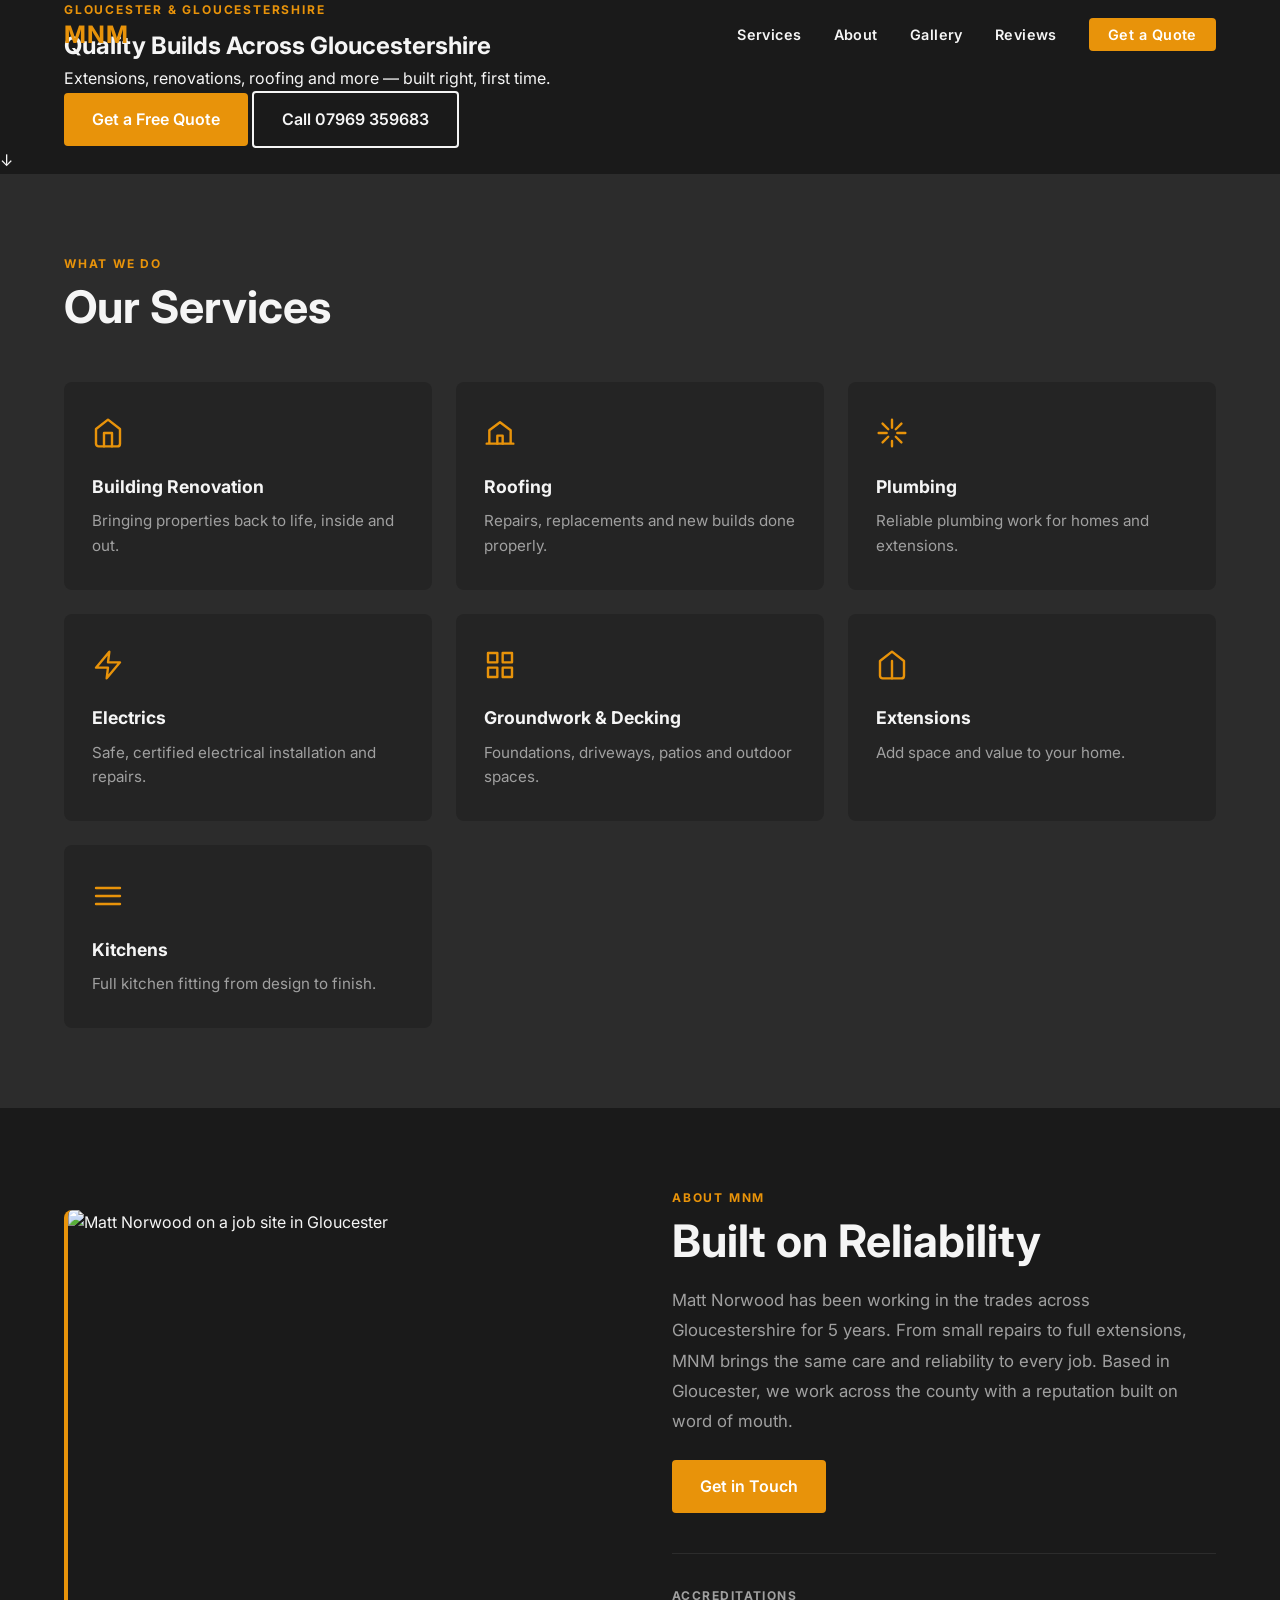
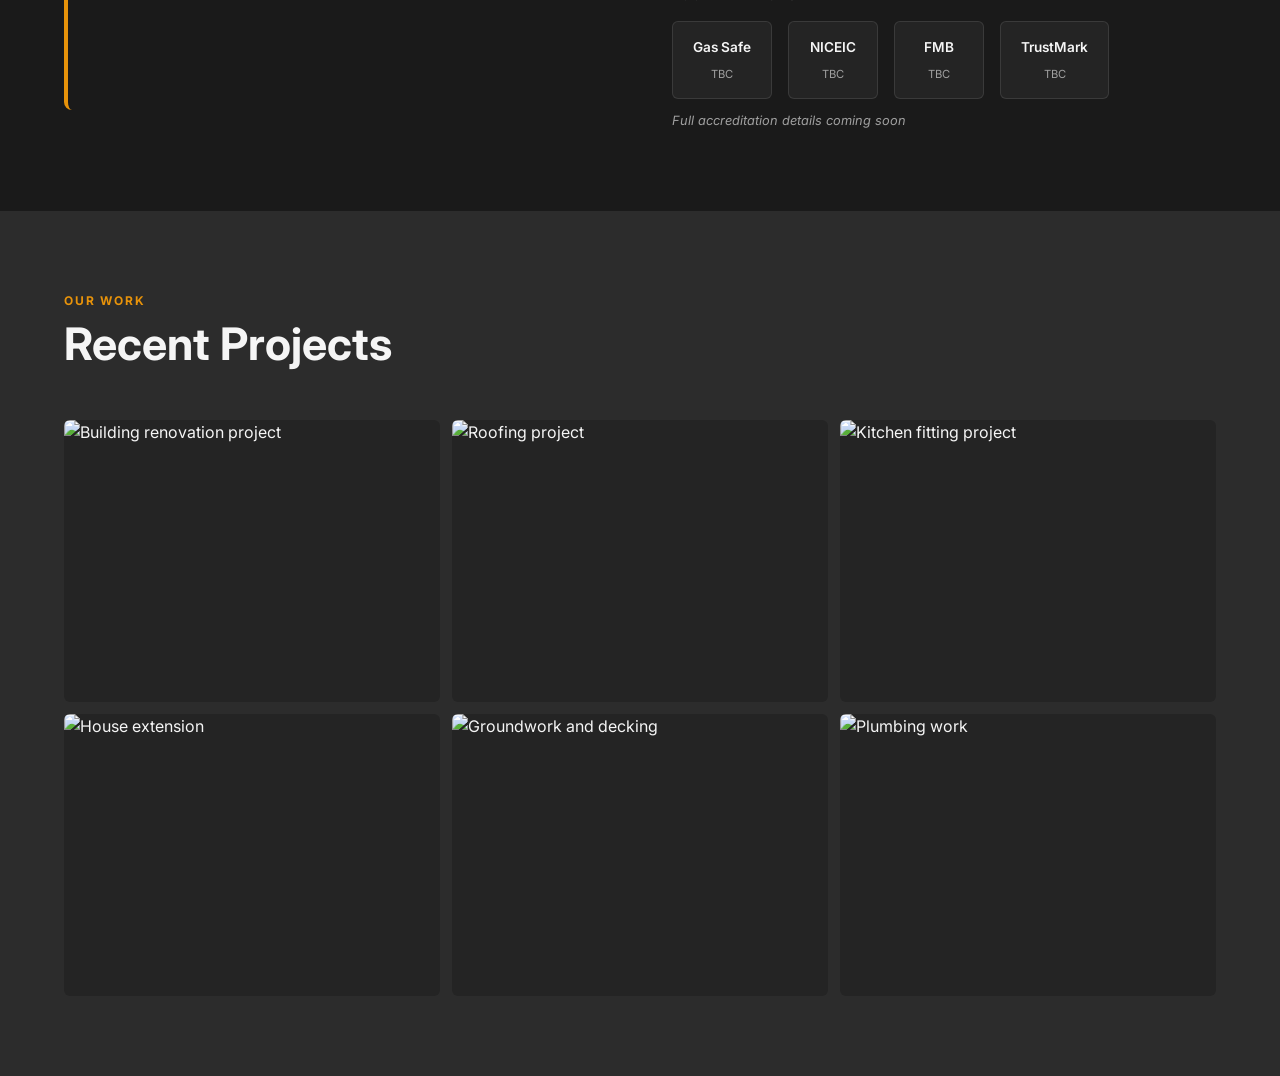
==== index.html @ 47aa271f "feat: gallery section with lightbox" ====
<!DOCTYPE html>
<html lang="en">
<head>
  <meta charset="UTF-8">
  <meta name="viewport" content="width=device-width, initial-scale=1.0">
  <meta name="description" content="Matt Norwood Maintenance — quality building, renovation, roofing, plumbing, electrics and more across Gloucestershire. Call 07969 359683 for a free quote.">
  <title>MNM — Matt Norwood Maintenance | Gloucester Builder</title>
  <link rel="icon" href="data:,">
  <link rel="preload" as="image" href="images/hero.jpg">

  <link rel="preconnect" href="https://fonts.googleapis.com">
  <link rel="preconnect" href="https://fonts.gstatic.com" crossorigin>
  <link href="https://fonts.googleapis.com/css2?family=Inter:wght@400;600;700&display=swap" rel="stylesheet">

  <link rel="stylesheet" href="css/variables.css">
  <link rel="stylesheet" href="css/base.css">
  <link rel="stylesheet" href="css/nav.css">
  <link rel="stylesheet" href="css/hero.css">
  <link rel="stylesheet" href="css/services.css">
  <link rel="stylesheet" href="css/about.css">
  <link rel="stylesheet" href="css/gallery.css">
  <link rel="stylesheet" href="css/testimonials.css">
  <link rel="stylesheet" href="css/contact.css">
  <link rel="stylesheet" href="css/footer.css">
</head>
<body>

  <header id="nav">
    <nav class="nav">
      <div class="container nav__inner">
        <a href="#hero" class="nav__logo">
          <span class="nav__logo-text">MNM</span>
        </a>
        <ul class="nav__links" id="navLinks">
          <li><a href="#services" class="nav__link">Services</a></li>
          <li><a href="#about" class="nav__link">About</a></li>
          <li><a href="#gallery" class="nav__link">Gallery</a></li>
          <li><a href="#testimonials" class="nav__link">Reviews</a></li>
          <li><a href="#contact" class="nav__link nav__link--cta">Get a Quote</a></li>
        </ul>
        <button class="nav__hamburger" id="hamburger" aria-label="Toggle menu" aria-controls="navLinks" aria-expanded="false">
          <span></span><span></span><span></span>
        </button>
      </div>
    </nav>
  </header>
  <main>
    <section id="hero" class="hero">
      <div class="hero__overlay"></div>
      <div class="container hero__content">
        <span class="section-label">Gloucester &amp; Gloucestershire</span>
        <h1 class="hero__heading">Quality Builds Across Gloucestershire</h1>
        <p class="hero__sub">Extensions, renovations, roofing and more — built right, first time.</p>
        <div class="hero__ctas">
          <a href="#contact" class="btn btn-primary">Get a Free Quote</a>
          <a href="tel:07969359683" class="btn btn-outline">Call 07969 359683</a>
        </div>
      </div>
      <div class="hero__scroll-hint" aria-hidden="true">&#8595;</div>
    </section>
    <section id="services" class="services">
<div class="container">
  <span class="section-label">What We Do</span>
  <h2 class="section-heading">Our Services</h2>
  <div class="services__grid">

    <div class="service-card">
      <div class="service-card__icon">
        <svg width="32" height="32" viewBox="0 0 24 24" fill="none" stroke="currentColor" stroke-width="1.8" stroke-linecap="round" stroke-linejoin="round" aria-hidden="true"><path d="M3 9l9-7 9 7v11a2 2 0 0 1-2 2H5a2 2 0 0 1-2-2z"/><polyline points="9 22 9 12 15 12 15 22"/></svg>
      </div>
      <h3 class="service-card__title">Building Renovation</h3>
      <p class="service-card__desc">Bringing properties back to life, inside and out.</p>
    </div>

    <div class="service-card">
      <div class="service-card__icon">
        <svg width="32" height="32" viewBox="0 0 24 24" fill="none" stroke="currentColor" stroke-width="1.8" stroke-linecap="round" stroke-linejoin="round" aria-hidden="true"><path d="M2 20h20M4 20V10l8-6 8 6v10"/><path d="M10 20v-6h4v6"/></svg>
      </div>
      <h3 class="service-card__title">Roofing</h3>
      <p class="service-card__desc">Repairs, replacements and new builds done properly.</p>
    </div>

    <div class="service-card">
      <div class="service-card__icon">
        <svg width="32" height="32" viewBox="0 0 24 24" fill="none" stroke="currentColor" stroke-width="1.8" stroke-linecap="round" stroke-linejoin="round" aria-hidden="true"><path d="M12 2v6M12 18v4M4.93 4.93l4.24 4.24M14.83 14.83l4.24 4.24M2 12h6M16 12h6M4.93 19.07l4.24-4.24M14.83 9.17l4.24-4.24"/></svg>
      </div>
      <h3 class="service-card__title">Plumbing</h3>
      <p class="service-card__desc">Reliable plumbing work for homes and extensions.</p>
    </div>

    <div class="service-card">
      <div class="service-card__icon">
        <svg width="32" height="32" viewBox="0 0 24 24" fill="none" stroke="currentColor" stroke-width="1.8" stroke-linecap="round" stroke-linejoin="round" aria-hidden="true"><polygon points="13 2 3 14 12 14 11 22 21 10 12 10 13 2"/></svg>
      </div>
      <h3 class="service-card__title">Electrics</h3>
      <p class="service-card__desc">Safe, certified electrical installation and repairs.</p>
    </div>

    <div class="service-card">
      <div class="service-card__icon">
        <svg width="32" height="32" viewBox="0 0 24 24" fill="none" stroke="currentColor" stroke-width="1.8" stroke-linecap="round" stroke-linejoin="round" aria-hidden="true"><rect x="3" y="3" width="7" height="7"/><rect x="14" y="3" width="7" height="7"/><rect x="14" y="14" width="7" height="7"/><rect x="3" y="14" width="7" height="7"/></svg>
      </div>
      <h3 class="service-card__title">Groundwork &amp; Decking</h3>
      <p class="service-card__desc">Foundations, driveways, patios and outdoor spaces.</p>
    </div>

    <div class="service-card">
      <div class="service-card__icon">
        <svg width="32" height="32" viewBox="0 0 24 24" fill="none" stroke="currentColor" stroke-width="1.8" stroke-linecap="round" stroke-linejoin="round" aria-hidden="true"><path d="M3 9l9-7 9 7v11a2 2 0 0 1-2 2H5a2 2 0 0 1-2-2z"/><line x1="12" y1="22" x2="12" y2="9"/></svg>
      </div>
      <h3 class="service-card__title">Extensions</h3>
      <p class="service-card__desc">Add space and value to your home.</p>
    </div>

    <div class="service-card">
      <div class="service-card__icon">
        <svg width="32" height="32" viewBox="0 0 24 24" fill="none" stroke="currentColor" stroke-width="1.8" stroke-linecap="round" stroke-linejoin="round" aria-hidden="true"><path d="M3 6h18M3 12h18M3 18h18"/></svg>
      </div>
      <h3 class="service-card__title">Kitchens</h3>
      <p class="service-card__desc">Full kitchen fitting from design to finish.</p>
    </div>

  </div>
</div>
</section>
    <section id="about" class="about">
<div class="container about__inner">
  <div class="about__image-wrap">
    <img src="images/about.jpg" alt="Matt Norwood on a job site in Gloucester" class="about__image" loading="lazy">
  </div>
  <div class="about__content">
    <span class="section-label">About MNM</span>
    <h2 class="section-heading">Built on Reliability</h2>
    <p class="about__text">Matt Norwood has been working in the trades across Gloucestershire for 5 years. From small repairs to full extensions, MNM brings the same care and reliability to every job. Based in Gloucester, we work across the county with a reputation built on word of mouth.</p>
    <a href="#contact" class="btn btn-primary about__cta">Get in Touch</a>

    <div class="accreditations">
      <p class="accreditations__label">Accreditations</p>
      <div class="accreditations__badges">
        <div class="accreditation-badge">
          <span class="accreditation-badge__name">Gas Safe<br><small>TBC</small></span>
        </div>
        <div class="accreditation-badge">
          <span class="accreditation-badge__name">NICEIC<br><small>TBC</small></span>
        </div>
        <div class="accreditation-badge">
          <span class="accreditation-badge__name">FMB<br><small>TBC</small></span>
        </div>
        <div class="accreditation-badge">
          <span class="accreditation-badge__name">TrustMark<br><small>TBC</small></span>
        </div>
      </div>
      <p class="accreditations__note">Full accreditation details coming soon</p>
    </div>
  </div>
</div>
</section>
    <section id="gallery" class="gallery">
<div class="container">
  <span class="section-label">Our Work</span>
  <h2 class="section-heading">Recent Projects</h2>
  <div class="gallery__grid" id="galleryGrid">
    <div class="gallery__item" data-src="images/gallery/project-1.jpg" data-caption="Building Renovation">
      <img src="images/gallery/project-1.jpg" alt="Building renovation project" loading="lazy">
      <div class="gallery__item-overlay"><span>View</span></div>
    </div>
    <div class="gallery__item" data-src="images/gallery/project-2.jpg" data-caption="Roofing">
      <img src="images/gallery/project-2.jpg" alt="Roofing project" loading="lazy">
      <div class="gallery__item-overlay"><span>View</span></div>
    </div>
    <div class="gallery__item" data-src="images/gallery/project-3.jpg" data-caption="Kitchen Fitting">
      <img src="images/gallery/project-3.jpg" alt="Kitchen fitting project" loading="lazy">
      <div class="gallery__item-overlay"><span>View</span></div>
    </div>
    <div class="gallery__item" data-src="images/gallery/project-4.jpg" data-caption="Extension">
      <img src="images/gallery/project-4.jpg" alt="House extension" loading="lazy">
      <div class="gallery__item-overlay"><span>View</span></div>
    </div>
    <div class="gallery__item" data-src="images/gallery/project-5.jpg" data-caption="Groundwork &amp; Decking">
      <img src="images/gallery/project-5.jpg" alt="Groundwork and decking" loading="lazy">
      <div class="gallery__item-overlay"><span>View</span></div>
    </div>
    <div class="gallery__item" data-src="images/gallery/project-6.jpg" data-caption="Plumbing">
      <img src="images/gallery/project-6.jpg" alt="Plumbing work" loading="lazy">
      <div class="gallery__item-overlay"><span>View</span></div>
    </div>
  </div>
</div>

<!-- Lightbox -->
<div class="lightbox" id="lightbox" role="dialog" aria-modal="true" aria-label="Photo viewer">
  <button class="lightbox__close" id="lightboxClose" aria-label="Close">&times;</button>
  <button class="lightbox__prev" id="lightboxPrev" aria-label="Previous photo">&#8249;</button>
  <button class="lightbox__next" id="lightboxNext" aria-label="Next photo">&#8250;</button>
  <div class="lightbox__content">
    <img src="" alt="" id="lightboxImg">
    <p class="lightbox__caption" id="lightboxCaption"></p>
  </div>
</div>
</section>
    <section id="testimonials"><!-- Task 7 --></section>
    <section id="contact"><!-- Task 8 --></section>
  </main>
  <footer id="footer"><!-- Task 9 --></footer>

  <script src="js/nav.js"></script>
  <script src="js/gallery.js"></script>
</body>
</html>
---- css/variables.css ----
:root {
  --bg-primary: #1a1a1a;
  --bg-secondary: #2c2c2c;
  --bg-card: #242424;
  --accent: #e8930a;
  --accent-hover: #d07e08;
  --text: #f5f5f5;
  --text-muted: #a0a0a0;
  --font: 'Inter', sans-serif;
  --max-width: 1200px;
  --section-padding: 5rem 1.5rem;
}
---- css/base.css ----
*, *::before, *::after { box-sizing: border-box; margin: 0; padding: 0; }

html { scroll-behavior: smooth; }

body {
  font-family: var(--font);
  background: var(--bg-primary);
  color: var(--text);
  line-height: 1.6;
  font-size: 1rem;
}

img { display: block; max-width: 100%; height: auto; }

a { color: inherit; text-decoration: none; }

.container {
  max-width: var(--max-width);
  margin: 0 auto;
  padding: 0 1.5rem;
}

.section-label {
  display: block;
  font-size: 0.75rem;
  font-weight: 700;
  letter-spacing: 0.15em;
  text-transform: uppercase;
  color: var(--accent);
  margin-bottom: 0.5rem;
}

.section-heading {
  font-size: clamp(1.8rem, 4vw, 2.8rem);
  font-weight: 700;
  line-height: 1.2;
  margin: 0 0 1rem;
}

.btn {
  display: inline-block;
  padding: 0.85rem 1.75rem;
  border-radius: 4px;
  font-weight: 600;
  font-size: 1rem;
  cursor: pointer;
  transition: background 0.2s, transform 0.1s;
  border: none;
}

.btn:active { transform: scale(0.98); }

.btn-primary {
  background: var(--accent);
  color: #fff;
}

.btn-primary:hover { background: var(--accent-hover); }

.btn-outline {
  background: transparent;
  color: var(--text);
  border: 2px solid var(--text);
}

.btn-outline:hover { border-color: var(--accent); color: var(--accent); }
---- css/nav.css ----
.nav {
  position: fixed;
  top: 0;
  left: 0;
  right: 0;
  z-index: 100;
  padding: 1rem 0;
  transition: background 0.3s, box-shadow 0.3s;
}

.nav.scrolled {
  background: rgba(26, 26, 26, 0.95);
  backdrop-filter: blur(8px);
  box-shadow: 0 2px 20px rgba(0,0,0,0.4);
}

.nav__inner {
  display: flex;
  align-items: center;
  justify-content: space-between;
}

.nav__logo-text {
  font-size: 1.5rem;
  font-weight: 700;
  color: var(--accent);
  letter-spacing: 0.05em;
}

.nav__links {
  display: flex;
  list-style: none;
  gap: 2rem;
  align-items: center;
}

.nav__link {
  font-weight: 600;
  font-size: 0.9rem;
  letter-spacing: 0.03em;
  transition: color 0.2s;
}

.nav__link:hover { color: var(--accent); }

.nav__link--cta {
  background: var(--accent);
  color: #fff;
  padding: 0.5rem 1.2rem;
  border-radius: 4px;
  transition: background 0.2s;
}

.nav__link--cta:hover { background: var(--accent-hover); color: #fff; }

.nav__hamburger {
  display: none;
  flex-direction: column;
  gap: 5px;
  background: none;
  border: none;
  cursor: pointer;
  padding: 0.25rem;
}

.nav__hamburger span {
  display: block;
  width: 24px;
  height: 2px;
  background: var(--text);
  transition: transform 0.3s, opacity 0.3s;
}

.nav__hamburger[aria-expanded="true"] span:nth-child(1) { transform: translateY(7px) rotate(45deg); }
.nav__hamburger[aria-expanded="true"] span:nth-child(2) { opacity: 0; }
.nav__hamburger[aria-expanded="true"] span:nth-child(3) { transform: translateY(-7px) rotate(-45deg); }

@media (max-width: 768px) {
  .nav__hamburger { display: flex; }

  .nav__links {
    display: none;
    position: fixed;
    inset: 0;
    background: var(--bg-primary);
    flex-direction: column;
    justify-content: center;
    align-items: center;
    gap: 2.5rem;
    font-size: 1.5rem;
  }

  .nav__links.open { display: flex; }
}
---- css/services.css ----
.services {
  padding: var(--section-padding);
  background: var(--bg-secondary);
}

.services__grid {
  display: grid;
  grid-template-columns: repeat(3, 1fr);
  gap: 1.5rem;
  margin-top: 3rem;
}

.service-card {
  background: var(--bg-card);
  border-radius: 8px;
  padding: 2rem 1.75rem;
  border-top: 3px solid transparent;
  transition: border-color 0.2s, transform 0.2s;
}

.service-card:hover {
  border-color: var(--accent);
  transform: translateY(-4px);
}

.service-card__icon {
  color: var(--accent);
  margin-bottom: 1rem;
}

.service-card__title {
  font-size: 1.1rem;
  font-weight: 700;
  margin-bottom: 0.5rem;
}

.service-card__desc {
  color: var(--text-muted);
  font-size: 0.95rem;
  line-height: 1.6;
}

@media (max-width: 1024px) {
  .services__grid { grid-template-columns: repeat(2, 1fr); }
}

@media (max-width: 640px) {
  .services__grid { grid-template-columns: 1fr; }
}
---- css/about.css ----
.about {
  padding: var(--section-padding);
  background: var(--bg-primary);
}

.about__inner {
  display: grid;
  grid-template-columns: 1fr 1fr;
  gap: 4rem;
  align-items: center;
}

.about__image {
  width: 100%;
  height: 500px;
  object-fit: cover;
  border-radius: 8px;
  border-left: 4px solid var(--accent);
  display: block;
}

.about__text {
  color: var(--text-muted);
  font-size: 1.05rem;
  line-height: 1.8;
  margin-top: 1rem;
}

.about__cta {
  display: inline-block;
  margin-top: 1.5rem;
}

.accreditations {
  margin-top: 2.5rem;
  padding-top: 2rem;
  border-top: 1px solid rgba(255,255,255,0.08);
}

.accreditations__label {
  font-size: 0.75rem;
  font-weight: 700;
  letter-spacing: 0.12em;
  text-transform: uppercase;
  color: var(--text-muted);
  margin-bottom: 1rem;
}

.accreditations__badges {
  display: flex;
  gap: 1rem;
  flex-wrap: wrap;
}

.accreditation-badge {
  background: var(--bg-card);
  border: 1px solid rgba(255,255,255,0.1);
  border-radius: 6px;
  padding: 0.75rem 1.25rem;
  text-align: center;
  min-width: 90px;
}

.accreditation-badge__name {
  font-size: 0.85rem;
  font-weight: 600;
  line-height: 1.4;
}

.accreditation-badge small {
  font-size: 0.7rem;
  color: var(--text-muted);
  font-weight: 400;
}

.accreditations__note {
  margin-top: 0.75rem;
  font-size: 0.8rem;
  color: var(--text-muted);
  font-style: italic;
}

@media (max-width: 900px) {
  .about__inner { grid-template-columns: 1fr; }
  .about__image { height: 350px; }
}
---- css/gallery.css ----
.gallery {
  padding: var(--section-padding);
  background: var(--bg-secondary);
}

.gallery__grid {
  display: grid;
  grid-template-columns: repeat(3, 1fr);
  gap: 0.75rem;
  margin-top: 3rem;
}

.gallery__item {
  position: relative;
  overflow: hidden;
  border-radius: 6px;
  cursor: pointer;
  aspect-ratio: 4/3;
  background: var(--bg-card);
}

.gallery__item img {
  width: 100%;
  height: 100%;
  object-fit: cover;
  transition: transform 0.4s;
  display: block;
}

.gallery__item:hover img { transform: scale(1.05); }

.gallery__item-overlay {
  position: absolute;
  inset: 0;
  background: rgba(232, 147, 10, 0.7);
  display: flex;
  align-items: center;
  justify-content: center;
  opacity: 0;
  transition: opacity 0.3s;
}

.gallery__item-overlay span {
  color: #fff;
  font-weight: 700;
  font-size: 1rem;
  letter-spacing: 0.08em;
  text-transform: uppercase;
}

.gallery__item:hover .gallery__item-overlay { opacity: 1; }

/* Lightbox */
.lightbox {
  display: none;
  position: fixed;
  inset: 0;
  background: rgba(0,0,0,0.92);
  z-index: 200;
  align-items: center;
  justify-content: center;
}

.lightbox.open { display: flex; }

.lightbox__content {
  max-width: 90vw;
  max-height: 85vh;
  text-align: center;
}

.lightbox__content img {
  max-width: 100%;
  max-height: 80vh;
  object-fit: contain;
  border-radius: 4px;
  display: block;
  margin: 0 auto;
}

.lightbox__caption {
  margin-top: 0.75rem;
  color: var(--text-muted);
  font-size: 0.9rem;
}

.lightbox__close,
.lightbox__prev,
.lightbox__next {
  position: absolute;
  background: none;
  border: none;
  color: #fff;
  font-size: 2.5rem;
  cursor: pointer;
  padding: 0.5rem;
  line-height: 1;
  transition: color 0.2s;
}

.lightbox__close:hover,
.lightbox__prev:hover,
.lightbox__next:hover { color: var(--accent); }

.lightbox__close { top: 1.5rem; right: 1.5rem; font-size: 2rem; }
.lightbox__prev { left: 1.5rem; top: 50%; transform: translateY(-50%); font-size: 3rem; }
.lightbox__next { right: 1.5rem; top: 50%; transform: translateY(-50%); font-size: 3rem; }

@media (max-width: 768px) {
  .gallery__grid { grid-template-columns: repeat(2, 1fr); }
  .lightbox__prev { left: 0.5rem; }
  .lightbox__next { right: 0.5rem; }
}

@media (max-width: 480px) {
  .gallery__grid { grid-template-columns: 1fr; }
}
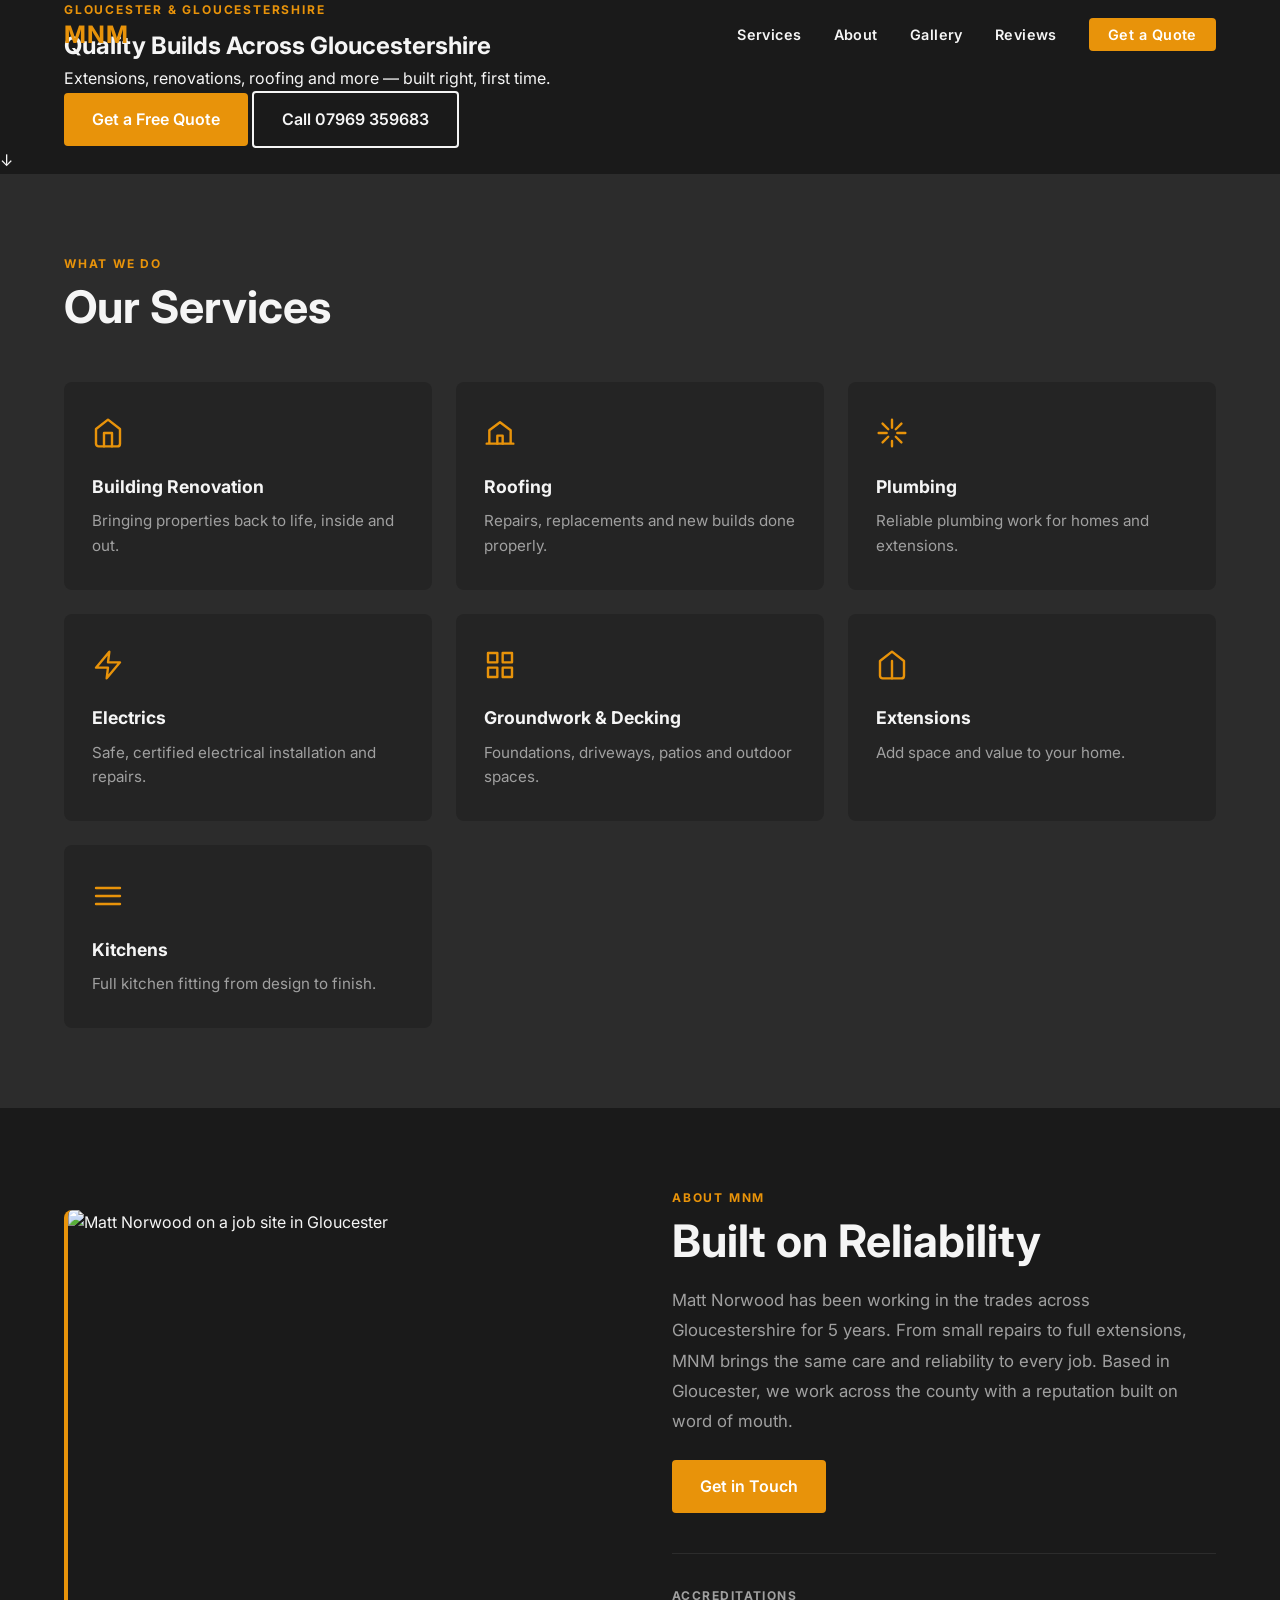
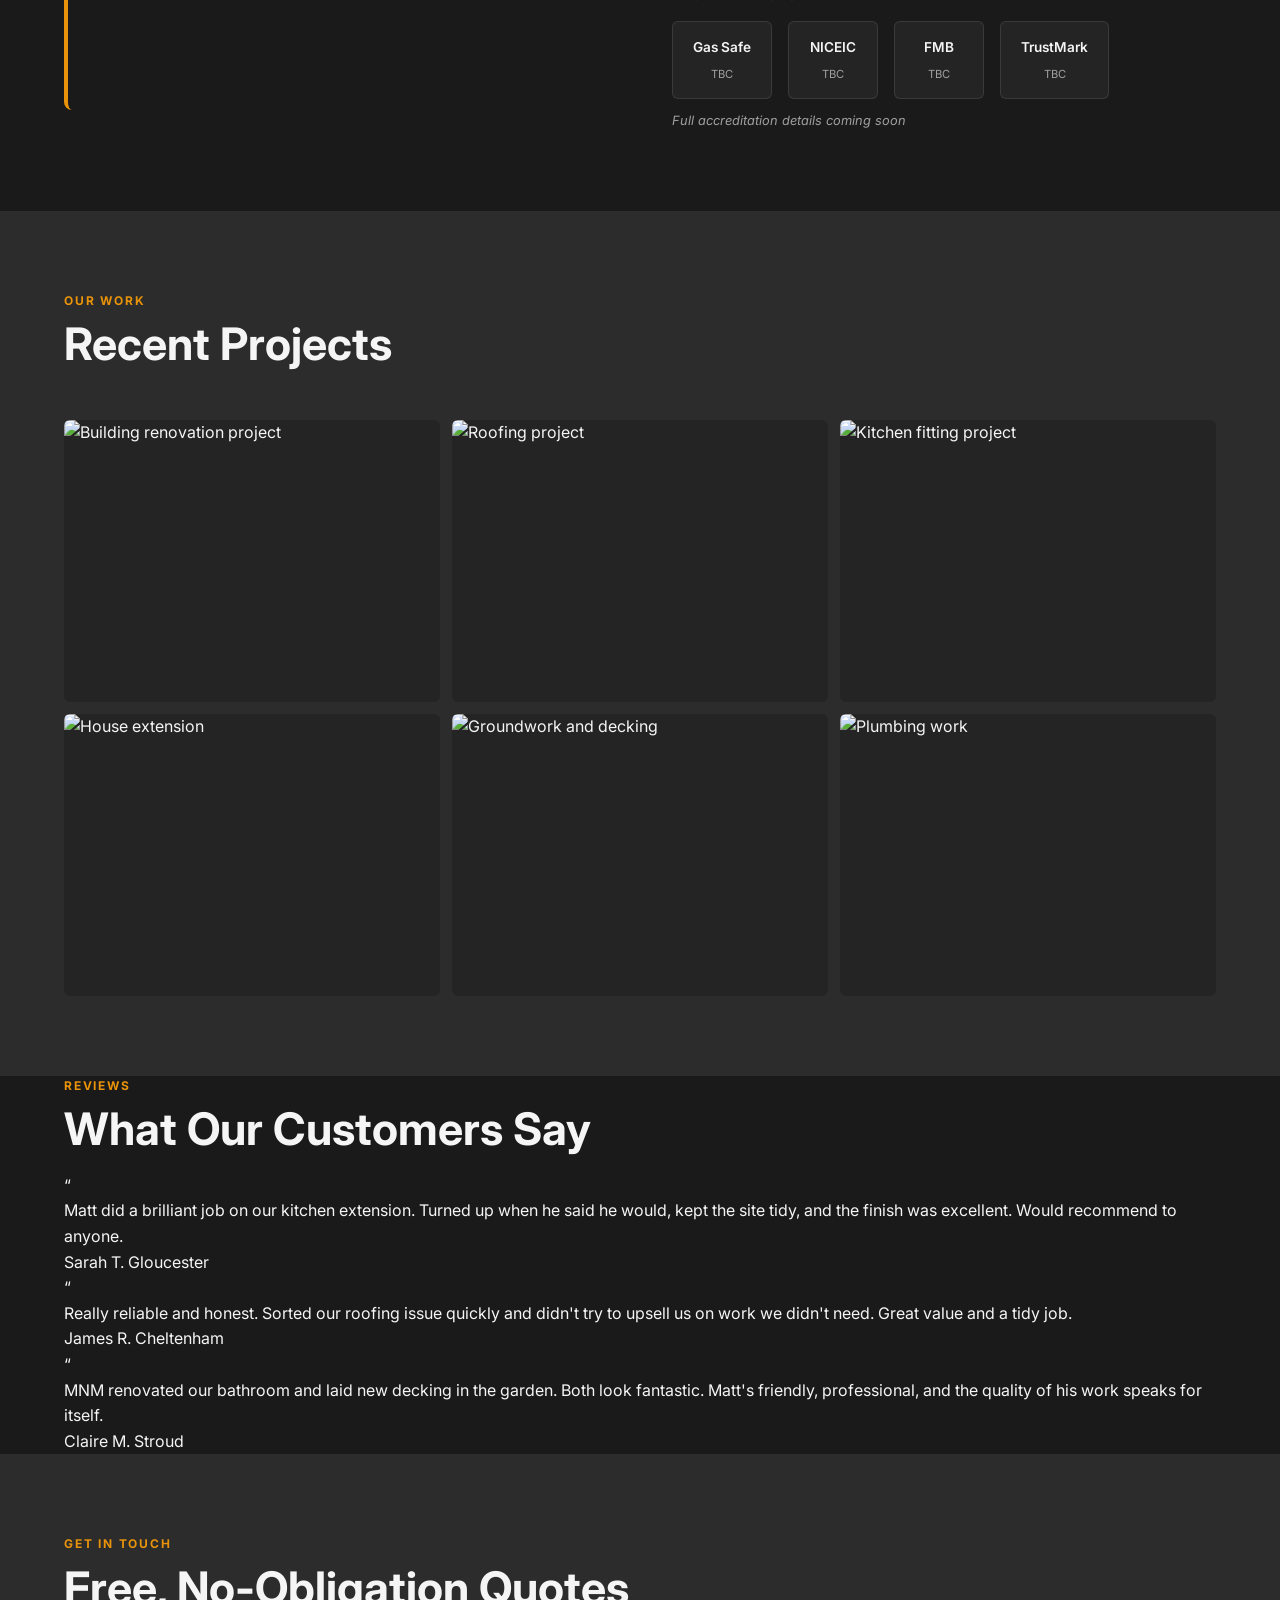
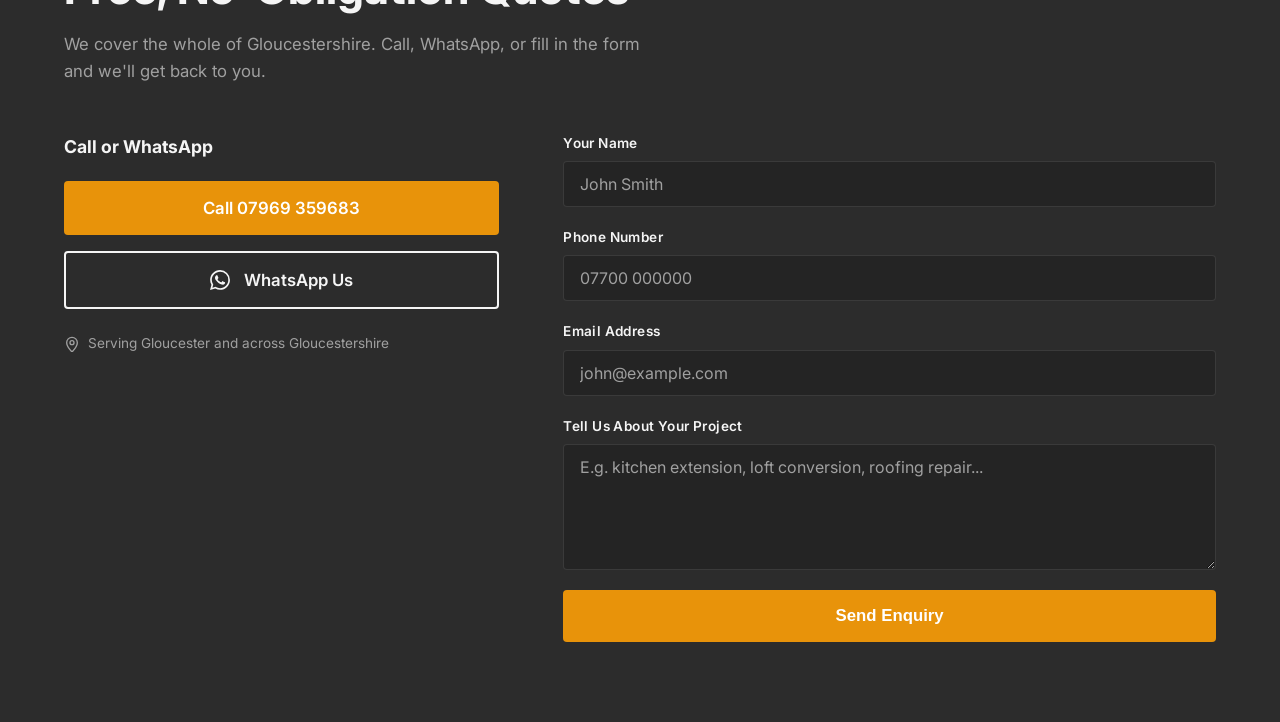
==== commit 75ac9576: "feat: contact section with Netlify form and WhatsApp link" ====
--- a/index.html
+++ b/index.html
@@ -198,8 +198,88 @@
   </div>
 </div>
 </section>
-    <section id="testimonials"><!-- Task 7 --></section>
-    <section id="contact"><!-- Task 8 --></section>
+    <section id="testimonials" class="testimonials">
+<div class="container">
+  <span class="section-label">Reviews</span>
+  <h2 class="section-heading">What Our Customers Say</h2>
+  <div class="testimonials__grid">
+
+    <div class="testimonial-card">
+      <div class="testimonial-card__quote" aria-hidden="true">&ldquo;</div>
+      <p class="testimonial-card__text">Matt did a brilliant job on our kitchen extension. Turned up when he said he would, kept the site tidy, and the finish was excellent. Would recommend to anyone.</p>
+      <div class="testimonial-card__author">
+        <span class="testimonial-card__name">Sarah T.</span>
+        <span class="testimonial-card__location">Gloucester</span>
+      </div>
+    </div>
+
+    <div class="testimonial-card">
+      <div class="testimonial-card__quote" aria-hidden="true">&ldquo;</div>
+      <p class="testimonial-card__text">Really reliable and honest. Sorted our roofing issue quickly and didn't try to upsell us on work we didn't need. Great value and a tidy job.</p>
+      <div class="testimonial-card__author">
+        <span class="testimonial-card__name">James R.</span>
+        <span class="testimonial-card__location">Cheltenham</span>
+      </div>
+    </div>
+
+    <div class="testimonial-card">
+      <div class="testimonial-card__quote" aria-hidden="true">&ldquo;</div>
+      <p class="testimonial-card__text">MNM renovated our bathroom and laid new decking in the garden. Both look fantastic. Matt's friendly, professional, and the quality of his work speaks for itself.</p>
+      <div class="testimonial-card__author">
+        <span class="testimonial-card__name">Claire M.</span>
+        <span class="testimonial-card__location">Stroud</span>
+      </div>
+    </div>
+
+  </div>
+</div>
+</section>
+    <section id="contact" class="contact">
+<div class="container">
+  <span class="section-label">Get in Touch</span>
+  <h2 class="section-heading">Free, No-Obligation Quotes</h2>
+  <p class="contact__sub">We cover the whole of Gloucestershire. Call, WhatsApp, or fill in the form and we'll get back to you.</p>
+
+  <div class="contact__inner">
+    <div class="contact__direct">
+      <h3 class="contact__direct-heading">Call or WhatsApp</h3>
+      <a href="tel:07969359683" class="btn btn-primary contact__phone">Call 07969 359683</a>
+      <a href="https://wa.me/447969359683" class="btn btn-outline contact__whatsapp" target="_blank" rel="noopener noreferrer">
+        <svg width="20" height="20" viewBox="0 0 24 24" fill="currentColor" aria-hidden="true" style="vertical-align:middle;margin-right:0.4rem"><path d="M17.472 14.382c-.297-.149-1.758-.867-2.03-.967-.273-.099-.471-.148-.67.15-.197.297-.767.966-.94 1.164-.173.199-.347.223-.644.075-.297-.15-1.255-.463-2.39-1.475-.883-.788-1.48-1.761-1.653-2.059-.173-.297-.018-.458.13-.606.134-.133.298-.347.446-.52.149-.174.198-.298.298-.497.099-.198.05-.371-.025-.52-.075-.149-.669-1.612-.916-2.207-.242-.579-.487-.5-.669-.51-.173-.008-.371-.01-.57-.01-.198 0-.52.074-.792.372-.272.297-1.04 1.016-1.04 2.479 0 1.462 1.065 2.875 1.213 3.074.149.198 2.096 3.2 5.077 4.487.709.306 1.262.489 1.694.625.712.227 1.36.195 1.871.118.571-.085 1.758-.719 2.006-1.413.248-.694.248-1.289.173-1.413-.074-.124-.272-.198-.57-.347m-5.421 7.403h-.004a9.87 9.87 0 01-5.031-1.378l-.361-.214-3.741.982.998-3.648-.235-.374a9.86 9.86 0 01-1.51-5.26c.001-5.45 4.436-9.884 9.888-9.884 2.64 0 5.122 1.03 6.988 2.898a9.825 9.825 0 012.893 6.994c-.003 5.45-4.437 9.884-9.885 9.884m8.413-18.297A11.815 11.815 0 0012.05 0C5.495 0 .16 5.335.157 11.892c0 2.096.547 4.142 1.588 5.945L.057 24l6.305-1.654a11.882 11.882 0 005.683 1.448h.005c6.554 0 11.89-5.335 11.893-11.893a11.821 11.821 0 00-3.48-8.413z"/></svg>
+        WhatsApp Us
+      </a>
+      <div class="contact__coverage">
+        <svg width="16" height="16" viewBox="0 0 24 24" fill="none" stroke="currentColor" stroke-width="2" stroke-linecap="round" stroke-linejoin="round" aria-hidden="true"><circle cx="12" cy="10" r="3"/><path d="M12 2a8 8 0 0 0-8 8c0 5.25 8 14 8 14s8-8.75 8-14a8 8 0 0 0-8-8z"/></svg>
+        Serving Gloucester and across Gloucestershire
+      </div>
+    </div>
+
+    <form class="contact__form" name="contact" method="POST" netlify netlify-honeypot="bot-field">
+      <input type="hidden" name="form-name" value="contact">
+      <p class="contact__honeypot" aria-hidden="true">
+        <label>Don't fill this out: <input name="bot-field"></label>
+      </p>
+      <div class="form-group">
+        <label for="name">Your Name</label>
+        <input type="text" id="name" name="name" required placeholder="John Smith" autocomplete="name">
+      </div>
+      <div class="form-group">
+        <label for="phone">Phone Number</label>
+        <input type="tel" id="phone" name="phone" placeholder="07700 000000" autocomplete="tel">
+      </div>
+      <div class="form-group">
+        <label for="email">Email Address</label>
+        <input type="email" id="email" name="email" placeholder="john@example.com" autocomplete="email">
+      </div>
+      <div class="form-group">
+        <label for="message">Tell Us About Your Project</label>
+        <textarea id="message" name="message" rows="5" required placeholder="E.g. kitchen extension, loft conversion, roofing repair..."></textarea>
+      </div>
+      <button type="submit" class="btn btn-primary contact__submit">Send Enquiry</button>
+    </form>
+  </div>
+</div>
+</section>
   </main>
   <footer id="footer"><!-- Task 9 --></footer>
 
--- a/css/contact.css
+++ b/css/contact.css
@@ -0,0 +1,103 @@
+.contact {
+  padding: var(--section-padding);
+  background: var(--bg-secondary);
+}
+
+.contact__sub {
+  color: var(--text-muted);
+  font-size: 1.05rem;
+  margin-top: 0.5rem;
+  max-width: 600px;
+}
+
+.contact__inner {
+  display: grid;
+  grid-template-columns: 1fr 1.5fr;
+  gap: 4rem;
+  margin-top: 3rem;
+  align-items: start;
+}
+
+.contact__direct {
+  display: flex;
+  flex-direction: column;
+  gap: 1rem;
+}
+
+.contact__direct-heading {
+  font-size: 1.1rem;
+  font-weight: 700;
+  margin-bottom: 0.25rem;
+}
+
+.contact__phone,
+.contact__whatsapp {
+  display: flex;
+  align-items: center;
+  justify-content: center;
+  gap: 0.5rem;
+  font-size: 1.05rem;
+  text-align: center;
+}
+
+.contact__coverage {
+  display: flex;
+  align-items: center;
+  gap: 0.5rem;
+  font-size: 0.85rem;
+  color: var(--text-muted);
+  margin-top: 0.5rem;
+}
+
+.contact__honeypot { display: none; }
+
+/* Form */
+.contact__form {
+  display: flex;
+  flex-direction: column;
+  gap: 1.25rem;
+}
+
+.form-group {
+  display: flex;
+  flex-direction: column;
+  gap: 0.4rem;
+}
+
+.form-group label {
+  font-size: 0.85rem;
+  font-weight: 600;
+  letter-spacing: 0.03em;
+}
+
+.form-group input,
+.form-group textarea {
+  background: var(--bg-card);
+  border: 1px solid rgba(255,255,255,0.1);
+  border-radius: 4px;
+  padding: 0.75rem 1rem;
+  color: var(--text);
+  font-family: var(--font);
+  font-size: 1rem;
+  transition: border-color 0.2s;
+  resize: vertical;
+}
+
+.form-group input:focus,
+.form-group textarea:focus {
+  outline: none;
+  border-color: var(--accent);
+}
+
+.form-group input::placeholder,
+.form-group textarea::placeholder { color: var(--text-muted); }
+
+.contact__submit {
+  width: 100%;
+  padding: 1rem;
+  font-size: 1.05rem;
+}
+
+@media (max-width: 900px) {
+  .contact__inner { grid-template-columns: 1fr; gap: 2.5rem; }
+}
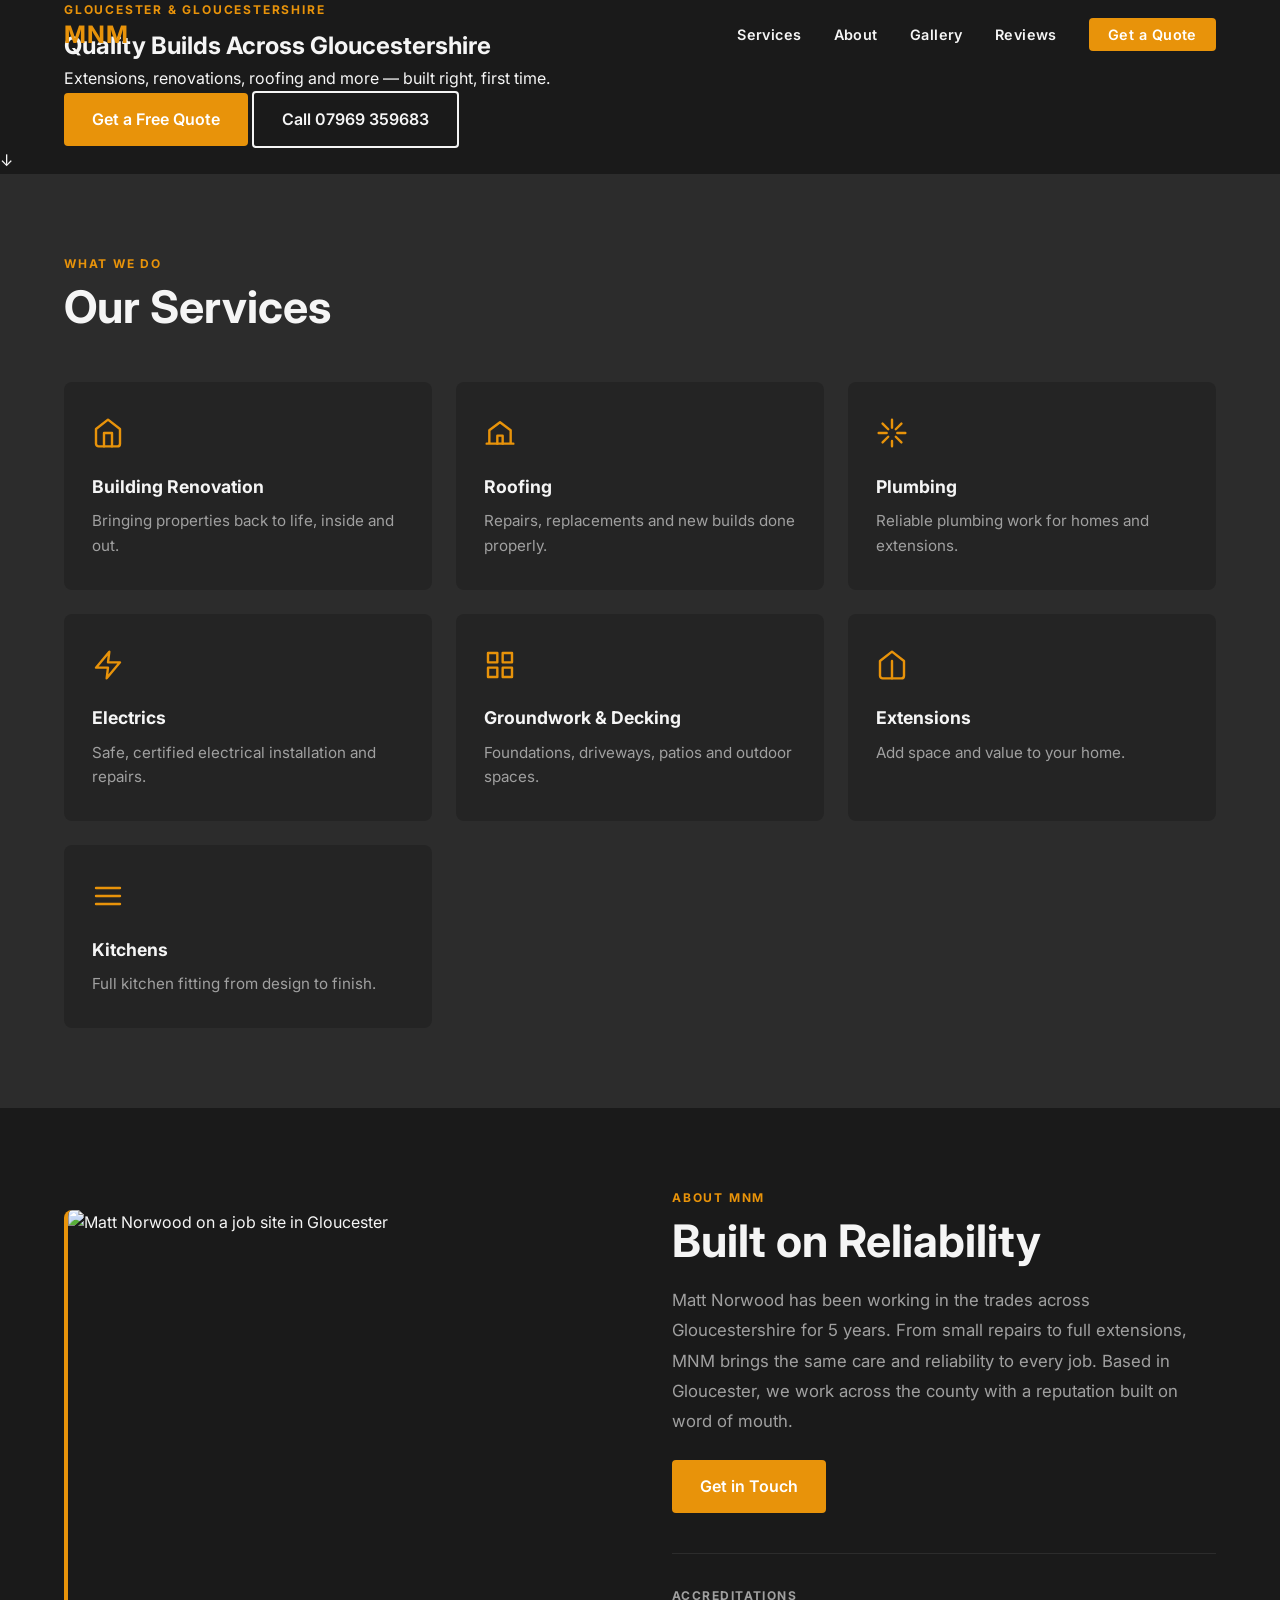
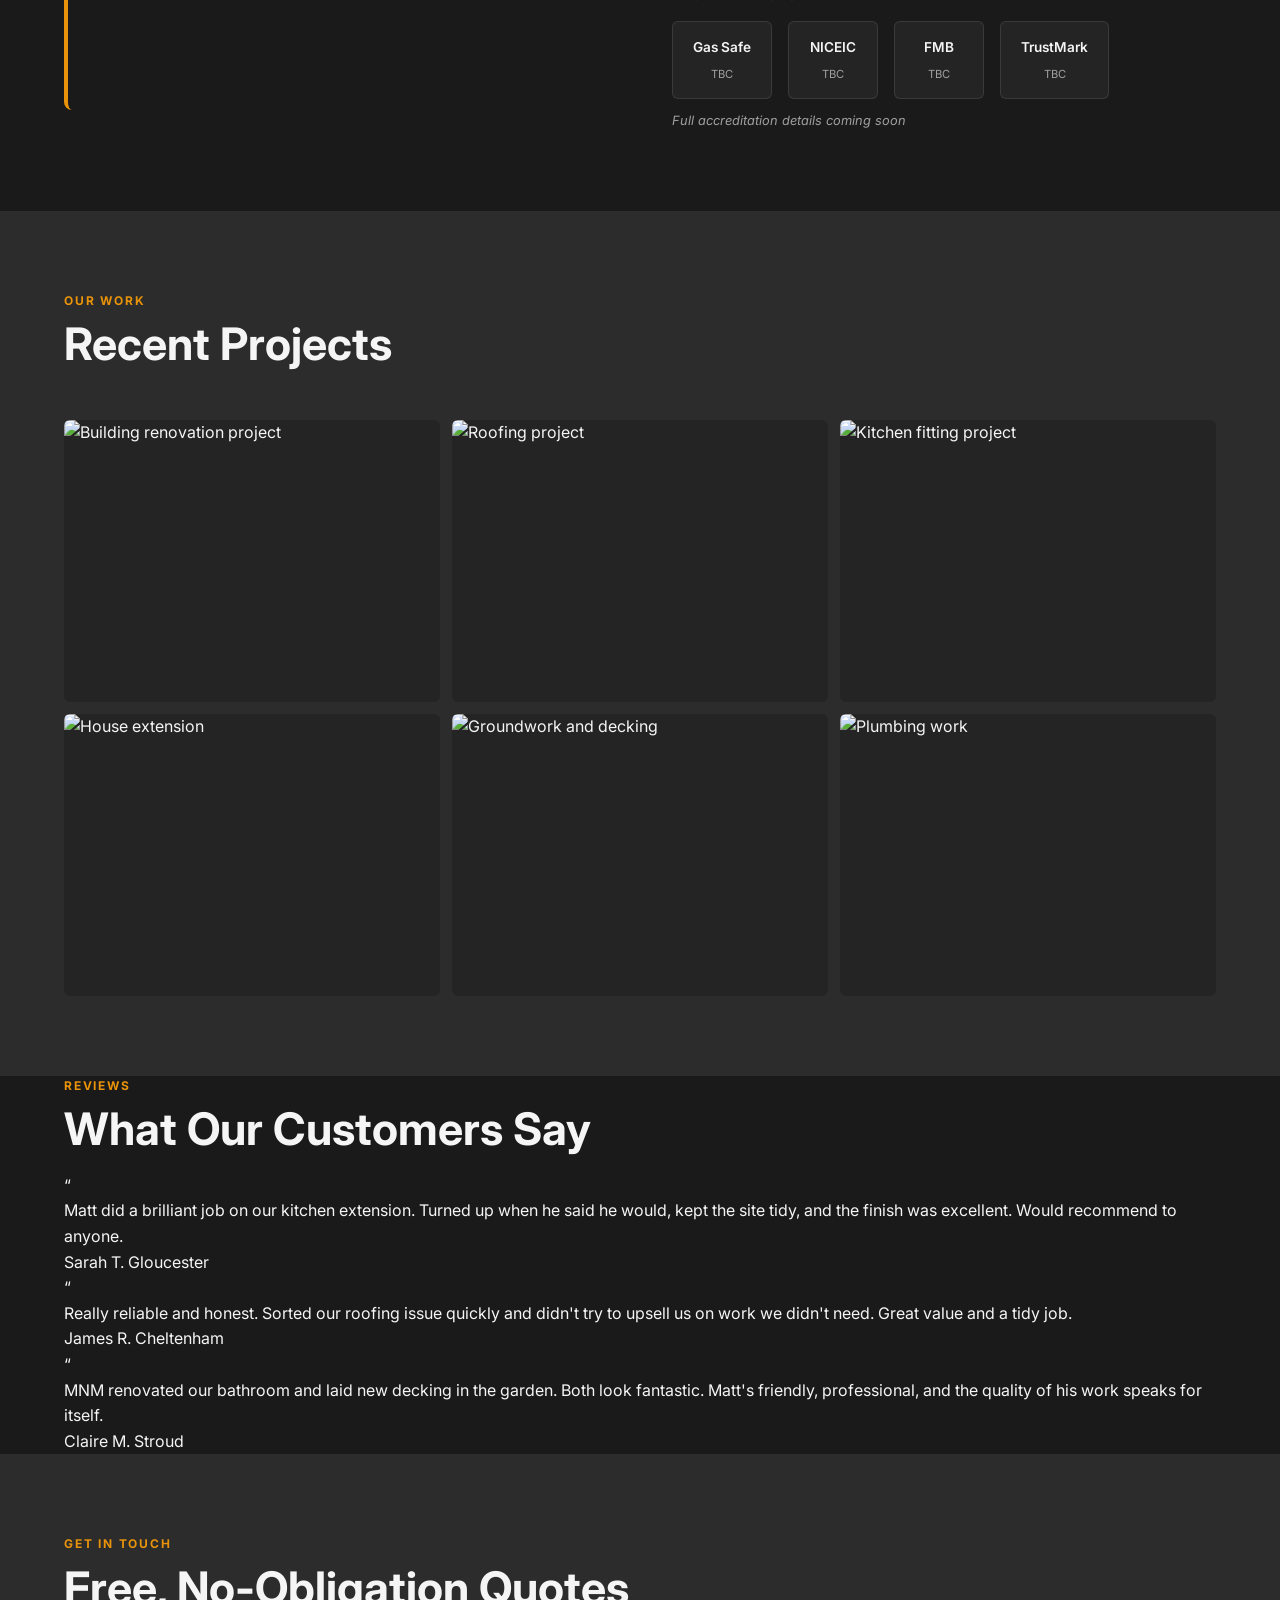
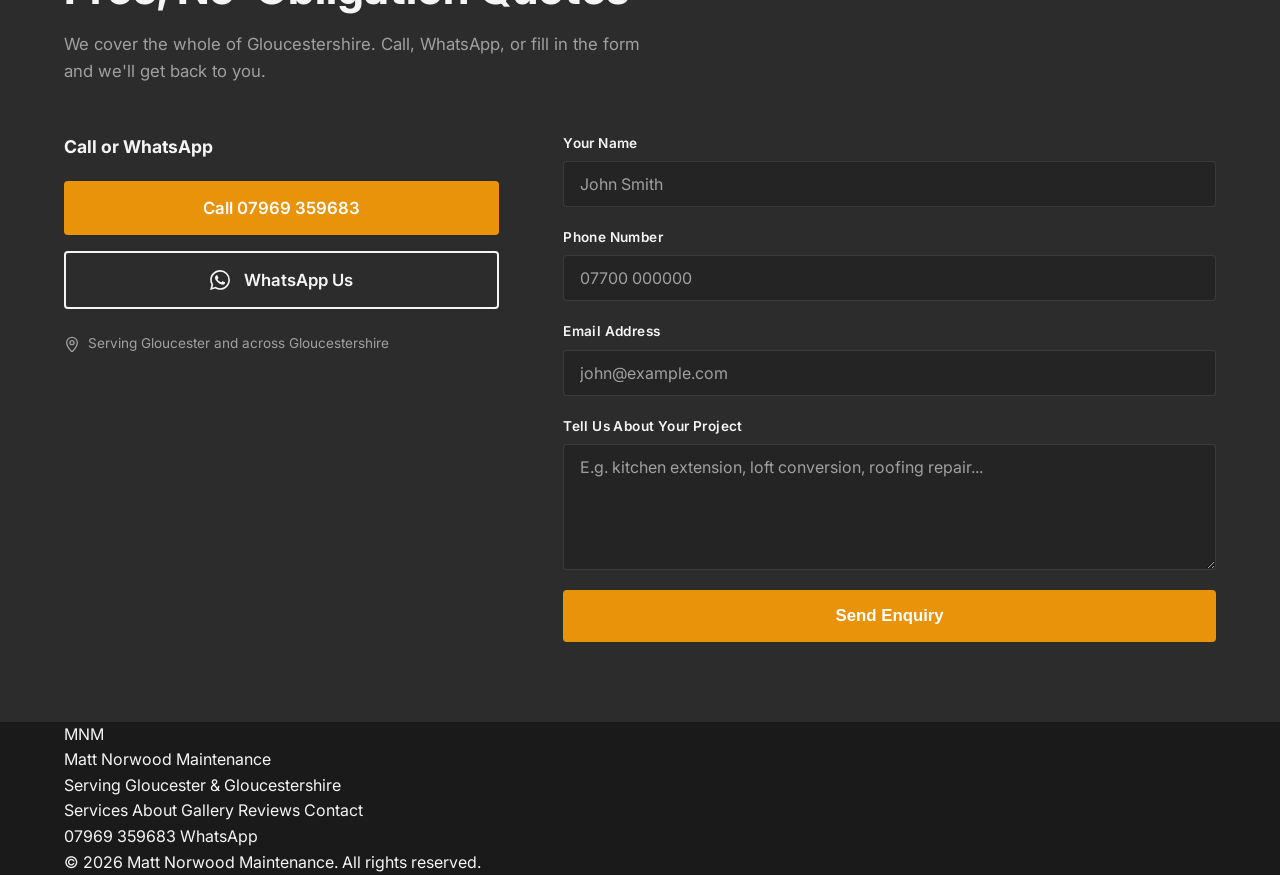
==== commit 90b820c0: "chore: SEO meta tags and Open Graph" ====
--- a/index.html
+++ b/index.html
@@ -3,7 +3,16 @@
 <head>
   <meta charset="UTF-8">
   <meta name="viewport" content="width=device-width, initial-scale=1.0">
-  <meta name="description" content="Matt Norwood Maintenance — quality building, renovation, roofing, plumbing, electrics and more across Gloucestershire. Call 07969 359683 for a free quote.">
+  <meta name="description" content="Matt Norwood Maintenance (MNM) — quality building, renovation, roofing, plumbing, electrics, extensions and kitchens across Gloucestershire. Based in Gloucester. Call 07969 359683 for a free quote.">
+  <meta name="keywords" content="builder Gloucester, building renovation Gloucestershire, roofing Gloucester, extensions Gloucester, kitchen fitter Gloucestershire, plumber Gloucester, groundwork Gloucestershire">
+  <meta name="robots" content="index, follow">
+
+  <!-- Open Graph -->
+  <meta property="og:title" content="MNM — Matt Norwood Maintenance | Gloucester Builder">
+  <meta property="og:description" content="Quality builds across Gloucestershire. Extensions, renovations, roofing and more. Free quotes. Call 07969 359683.">
+  <meta property="og:type" content="website">
+  <meta property="og:image" content="images/hero.jpg">
+
   <title>MNM — Matt Norwood Maintenance | Gloucester Builder</title>
   <link rel="icon" href="data:,">
   <link rel="preload" as="image" href="images/hero.jpg">
@@ -281,7 +290,31 @@
 </div>
 </section>
   </main>
-  <footer id="footer"><!-- Task 9 --></footer>
+  <footer id="footer" class="footer">
+<div class="container footer__inner">
+  <div class="footer__brand">
+    <span class="footer__logo">MNM</span>
+    <p class="footer__tagline">Matt Norwood Maintenance<br>Serving Gloucester &amp; Gloucestershire</p>
+  </div>
+  <nav class="footer__links" aria-label="Footer navigation">
+    <a href="#services">Services</a>
+    <a href="#about">About</a>
+    <a href="#gallery">Gallery</a>
+    <a href="#testimonials">Reviews</a>
+    <a href="#contact">Contact</a>
+  </nav>
+  <div class="footer__contact">
+    <a href="tel:07969359683" class="footer__phone">07969 359683</a>
+    <a href="https://wa.me/447969359683" target="_blank" rel="noopener noreferrer" class="footer__wa">WhatsApp</a>
+  </div>
+</div>
+<div class="footer__bottom">
+  <div class="container">
+    <p>&copy; <span id="year"></span> Matt Norwood Maintenance. All rights reserved.</p>
+  </div>
+</div>
+<script>document.getElementById('year').textContent = new Date().getFullYear();</script>
+</footer>
 
   <script src="js/nav.js"></script>
   <script src="js/gallery.js"></script>
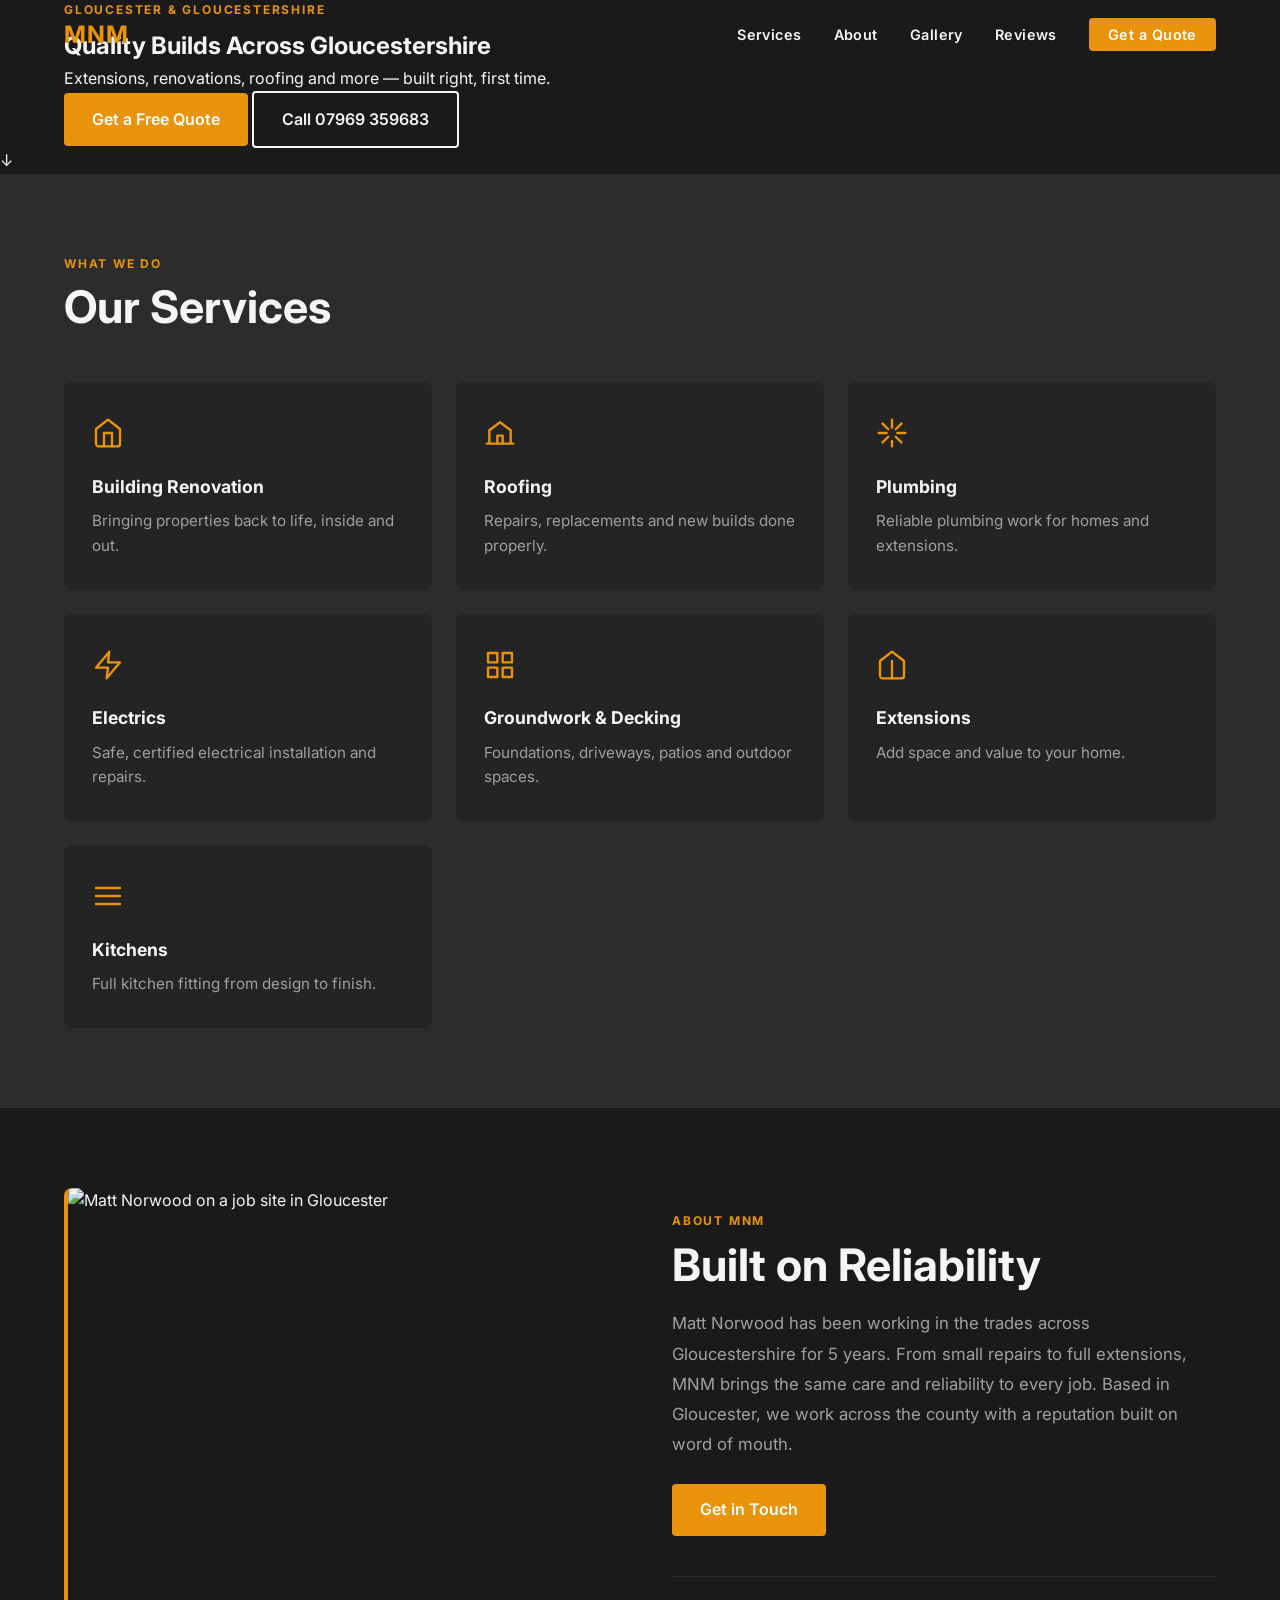
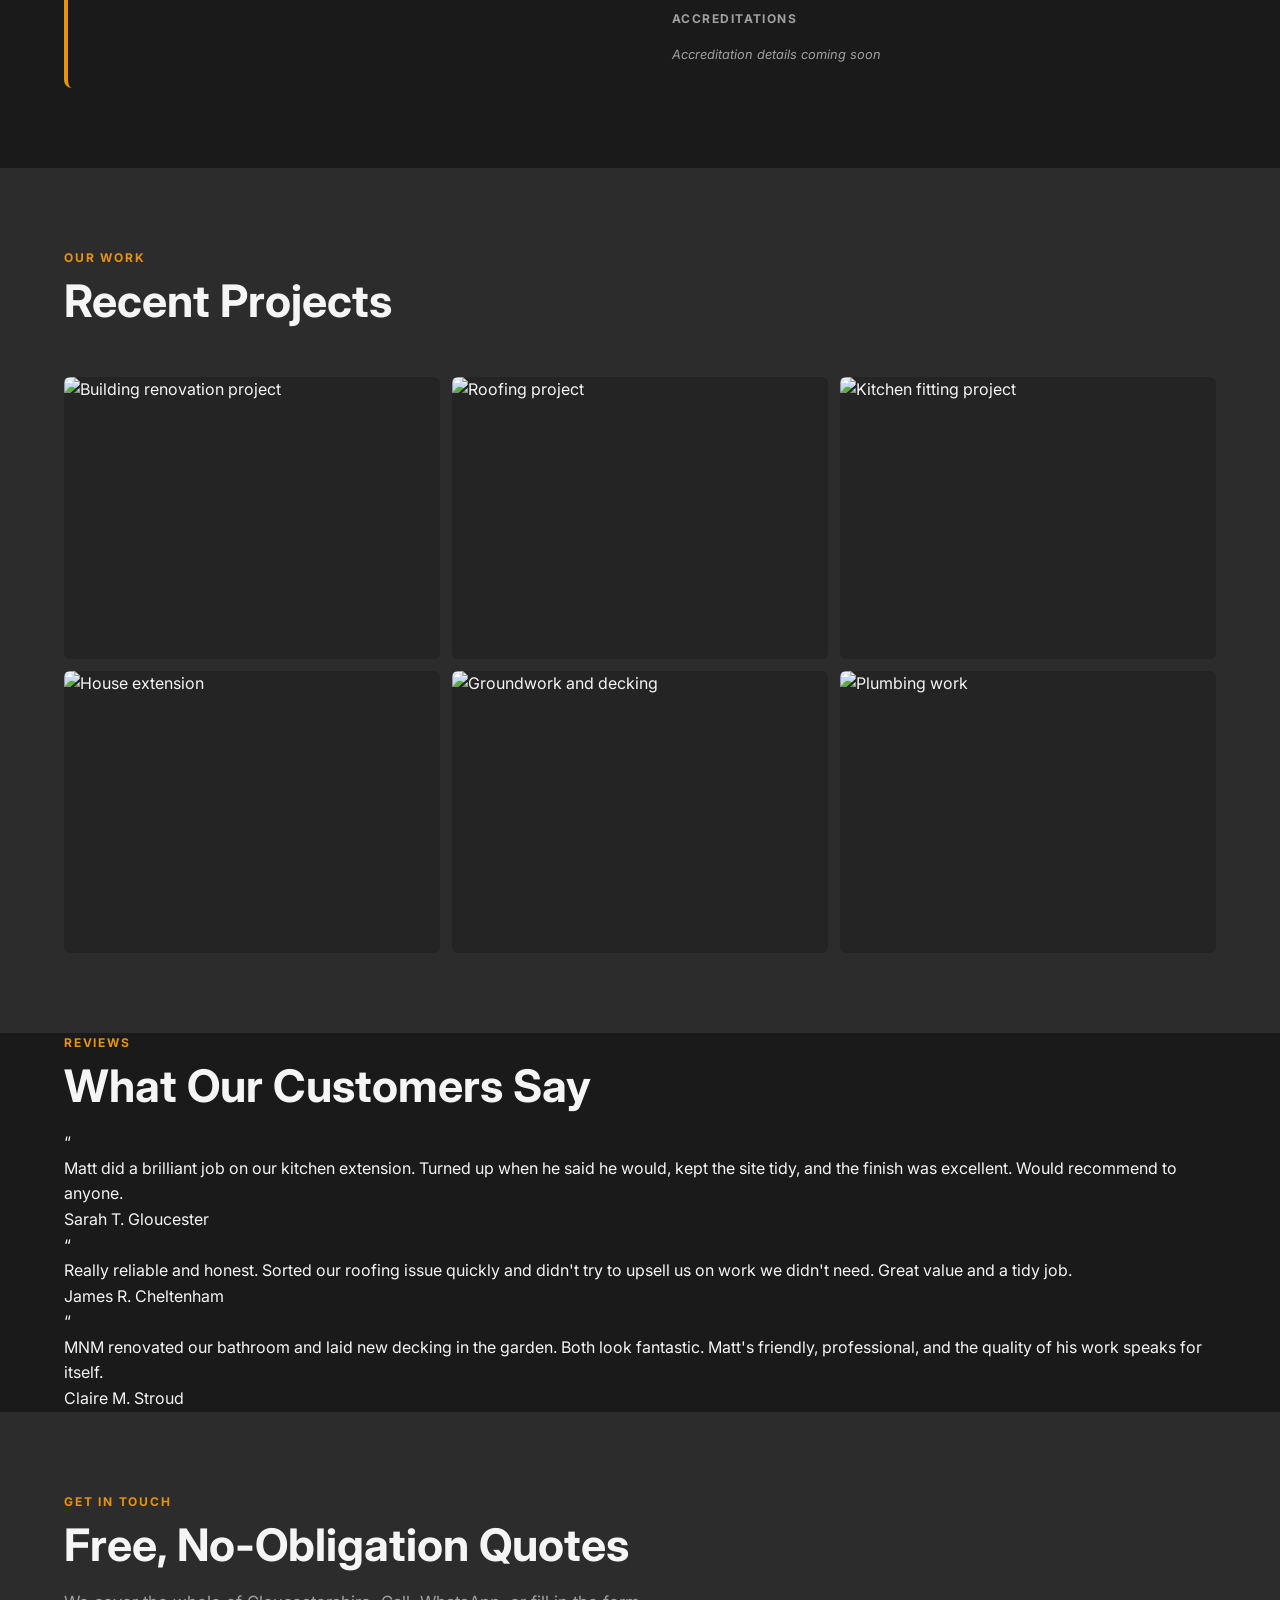
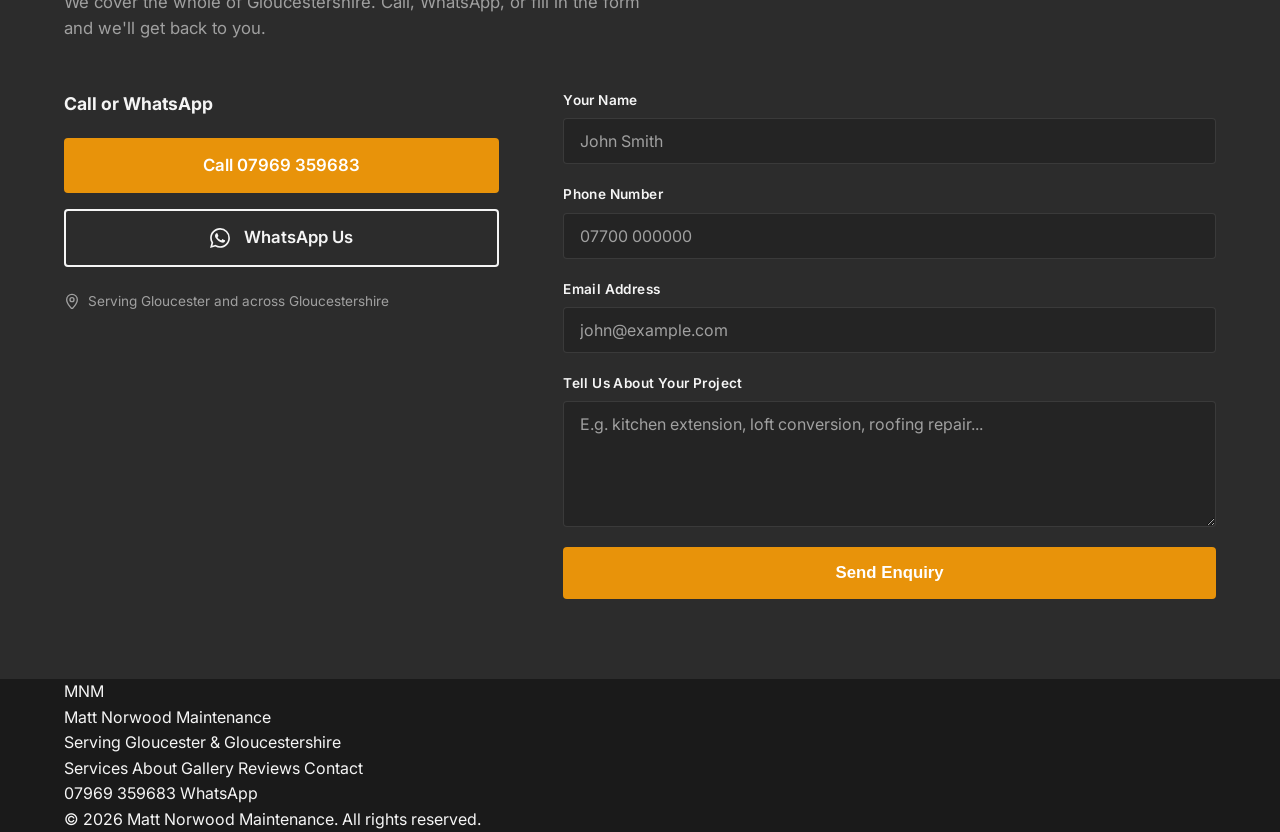
==== commit 48f1f743: "fix: OG tags, remove unconfirmed accreditations, accessible focus outline" ====
--- a/index.html
+++ b/index.html
@@ -6,12 +6,19 @@
   <meta name="description" content="Matt Norwood Maintenance (MNM) — quality building, renovation, roofing, plumbing, electrics, extensions and kitchens across Gloucestershire. Based in Gloucester. Call 07969 359683 for a free quote.">
   <meta name="keywords" content="builder Gloucester, building renovation Gloucestershire, roofing Gloucester, extensions Gloucester, kitchen fitter Gloucestershire, plumber Gloucester, groundwork Gloucestershire">
   <meta name="robots" content="index, follow">
-
-  <!-- Open Graph -->
+  <meta name="theme-color" content="#1a1a1a">
+  <link rel="canonical" href="https://mnm-gloucester.co.uk/">
+  <meta name="author" content="Matt Norwood Maintenance">
+
+  <!-- Open Graph — update domain once live -->
   <meta property="og:title" content="MNM — Matt Norwood Maintenance | Gloucester Builder">
   <meta property="og:description" content="Quality builds across Gloucestershire. Extensions, renovations, roofing and more. Free quotes. Call 07969 359683.">
   <meta property="og:type" content="website">
-  <meta property="og:image" content="images/hero.jpg">
+  <meta property="og:url" content="https://mnm-gloucester.co.uk/">
+  <meta property="og:image" content="https://mnm-gloucester.co.uk/images/hero.jpg">
+  <meta property="og:image:width" content="1200">
+  <meta property="og:image:height" content="630">
+  <meta name="twitter:card" content="summary_large_image">
 
   <title>MNM — Matt Norwood Maintenance | Gloucester Builder</title>
   <link rel="icon" href="data:,">
@@ -145,21 +152,7 @@
 
     <div class="accreditations">
       <p class="accreditations__label">Accreditations</p>
-      <div class="accreditations__badges">
-        <div class="accreditation-badge">
-          <span class="accreditation-badge__name">Gas Safe<br><small>TBC</small></span>
-        </div>
-        <div class="accreditation-badge">
-          <span class="accreditation-badge__name">NICEIC<br><small>TBC</small></span>
-        </div>
-        <div class="accreditation-badge">
-          <span class="accreditation-badge__name">FMB<br><small>TBC</small></span>
-        </div>
-        <div class="accreditation-badge">
-          <span class="accreditation-badge__name">TrustMark<br><small>TBC</small></span>
-        </div>
-      </div>
-      <p class="accreditations__note">Full accreditation details coming soon</p>
+      <p class="accreditations__note">Accreditation details coming soon</p>
     </div>
   </div>
 </div>
--- a/css/contact.css
+++ b/css/contact.css
@@ -85,7 +85,8 @@
 
 .form-group input:focus,
 .form-group textarea:focus {
-  outline: none;
+  outline: 2px solid var(--accent);
+  outline-offset: 2px;
   border-color: var(--accent);
 }
 
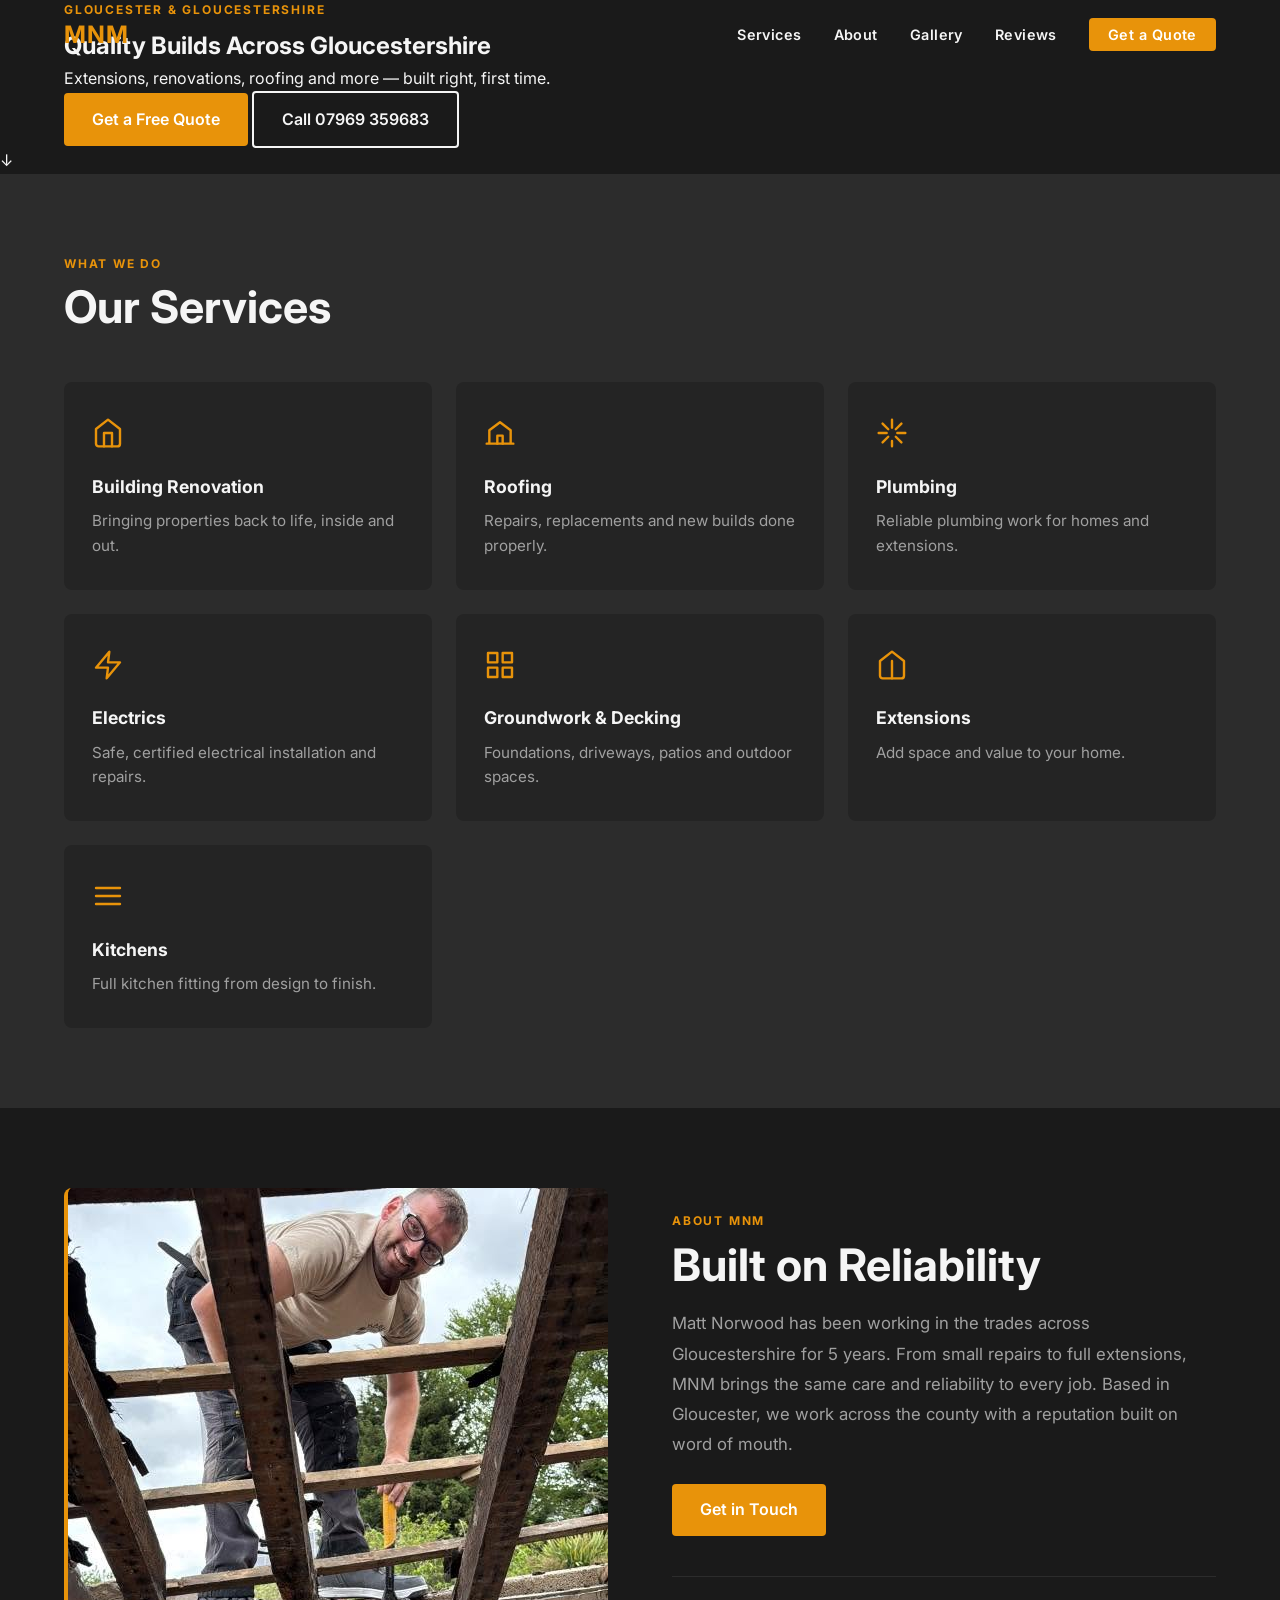
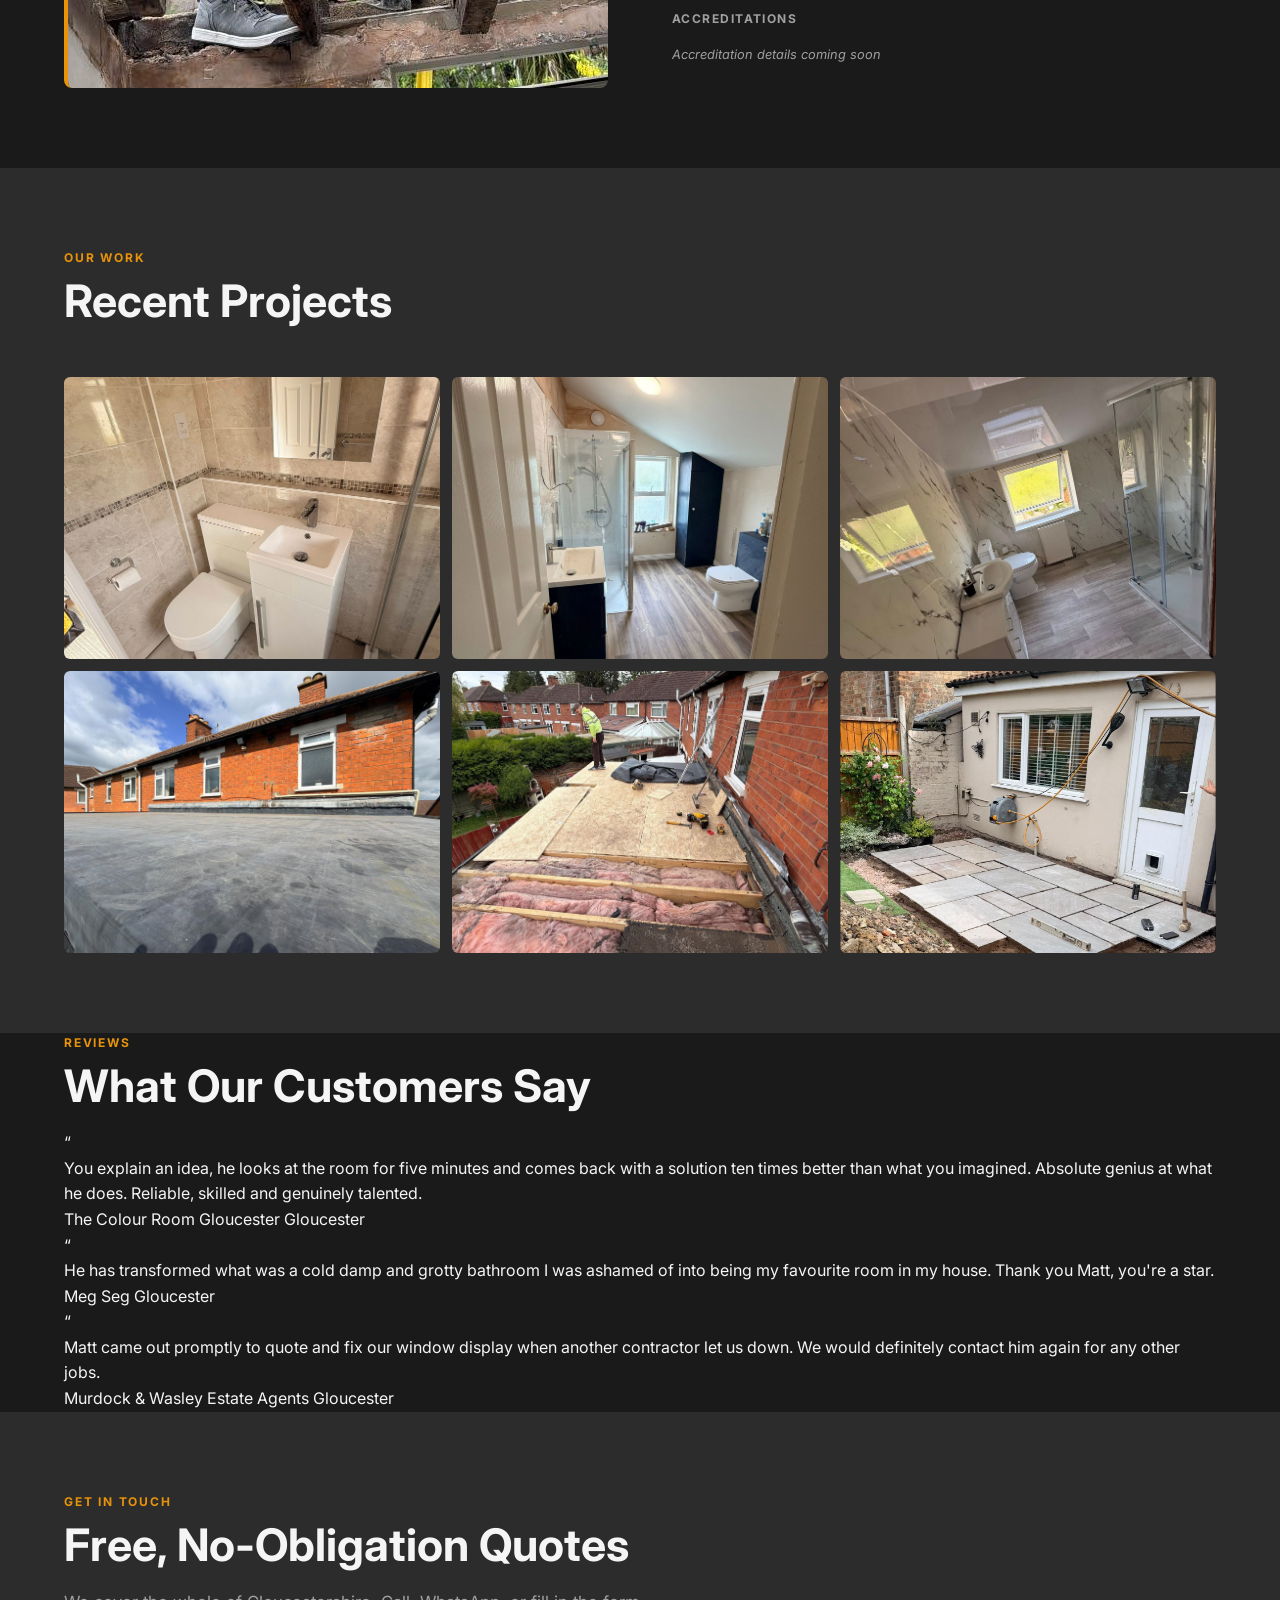
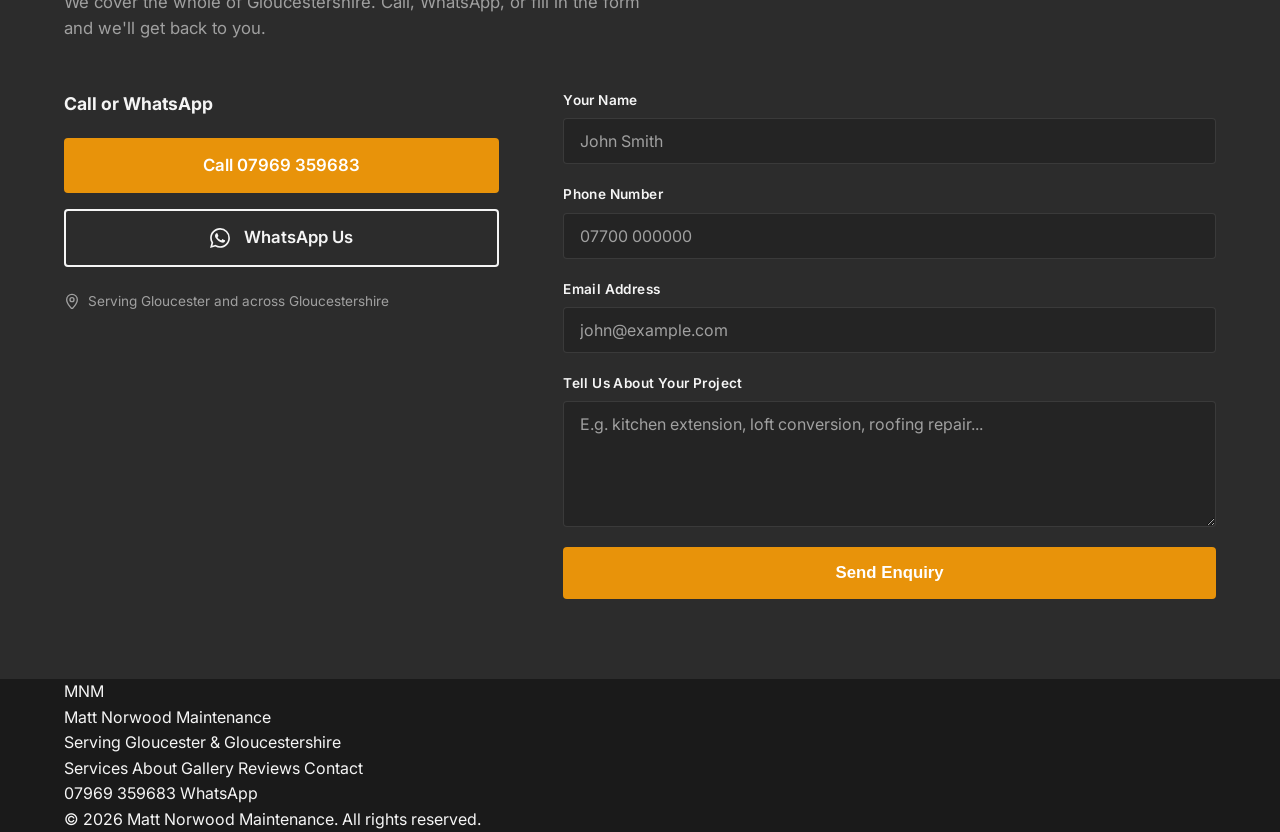
==== commit 220d002f: "Add real project photos from Facebook Co-Authored-By: Claude Sonnet 4.6 <noreply@anthropic.com>" ====
--- a/index.html
+++ b/index.html
@@ -45,7 +45,8 @@
     <nav class="nav">
       <div class="container nav__inner">
         <a href="#hero" class="nav__logo">
-          <span class="nav__logo-text">MNM</span>
+          <img src="images/logo.png" alt="MNM — Matt Norwood Maintenance" class="nav__logo-img" onerror="this.style.display='none';this.nextElementSibling.style.display='inline'">
+          <span class="nav__logo-text" style="display:none">MNM</span>
         </a>
         <ul class="nav__links" id="navLinks">
           <li><a href="#services" class="nav__link">Services</a></li>
@@ -162,28 +163,28 @@
   <span class="section-label">Our Work</span>
   <h2 class="section-heading">Recent Projects</h2>
   <div class="gallery__grid" id="galleryGrid">
-    <div class="gallery__item" data-src="images/gallery/project-1.jpg" data-caption="Building Renovation">
-      <img src="images/gallery/project-1.jpg" alt="Building renovation project" loading="lazy">
-      <div class="gallery__item-overlay"><span>View</span></div>
-    </div>
-    <div class="gallery__item" data-src="images/gallery/project-2.jpg" data-caption="Roofing">
-      <img src="images/gallery/project-2.jpg" alt="Roofing project" loading="lazy">
-      <div class="gallery__item-overlay"><span>View</span></div>
-    </div>
-    <div class="gallery__item" data-src="images/gallery/project-3.jpg" data-caption="Kitchen Fitting">
-      <img src="images/gallery/project-3.jpg" alt="Kitchen fitting project" loading="lazy">
-      <div class="gallery__item-overlay"><span>View</span></div>
-    </div>
-    <div class="gallery__item" data-src="images/gallery/project-4.jpg" data-caption="Extension">
-      <img src="images/gallery/project-4.jpg" alt="House extension" loading="lazy">
-      <div class="gallery__item-overlay"><span>View</span></div>
-    </div>
-    <div class="gallery__item" data-src="images/gallery/project-5.jpg" data-caption="Groundwork &amp; Decking">
-      <img src="images/gallery/project-5.jpg" alt="Groundwork and decking" loading="lazy">
-      <div class="gallery__item-overlay"><span>View</span></div>
-    </div>
-    <div class="gallery__item" data-src="images/gallery/project-6.jpg" data-caption="Plumbing">
-      <img src="images/gallery/project-6.jpg" alt="Plumbing work" loading="lazy">
+    <div class="gallery__item" data-src="images/gallery/project-1.jpg" data-caption="Bathroom Renovation">
+      <img src="images/gallery/project-1.jpg" alt="Tiled bathroom with shower enclosure and vanity unit" loading="lazy">
+      <div class="gallery__item-overlay"><span>View</span></div>
+    </div>
+    <div class="gallery__item" data-src="images/gallery/project-2.jpg" data-caption="Bathroom Renovation">
+      <img src="images/gallery/project-2.jpg" alt="Loft bathroom conversion with fitted navy units and wood floor" loading="lazy">
+      <div class="gallery__item-overlay"><span>View</span></div>
+    </div>
+    <div class="gallery__item" data-src="images/gallery/project-3.jpg" data-caption="Bathroom Renovation">
+      <img src="images/gallery/project-3.jpg" alt="Loft bathroom with marble tiles and walk-in shower" loading="lazy">
+      <div class="gallery__item-overlay"><span>View</span></div>
+    </div>
+    <div class="gallery__item" data-src="images/gallery/project-4.jpg" data-caption="Flat Roofing">
+      <img src="images/gallery/project-4.jpg" alt="Completed flat roof on residential property" loading="lazy">
+      <div class="gallery__item-overlay"><span>View</span></div>
+    </div>
+    <div class="gallery__item" data-src="images/gallery/project-5.jpg" data-caption="Flat Roofing">
+      <img src="images/gallery/project-5.jpg" alt="Flat roof replacement in progress" loading="lazy">
+      <div class="gallery__item-overlay"><span>View</span></div>
+    </div>
+    <div class="gallery__item" data-src="images/gallery/project-6.jpg" data-caption="Groundwork &amp; Patio">
+      <img src="images/gallery/project-6.jpg" alt="New patio slabs laid in garden" loading="lazy">
       <div class="gallery__item-overlay"><span>View</span></div>
     </div>
   </div>
@@ -208,28 +209,28 @@
 
     <div class="testimonial-card">
       <div class="testimonial-card__quote" aria-hidden="true">&ldquo;</div>
-      <p class="testimonial-card__text">Matt did a brilliant job on our kitchen extension. Turned up when he said he would, kept the site tidy, and the finish was excellent. Would recommend to anyone.</p>
+      <p class="testimonial-card__text">You explain an idea, he looks at the room for five minutes and comes back with a solution ten times better than what you imagined. Absolute genius at what he does. Reliable, skilled and genuinely talented.</p>
       <div class="testimonial-card__author">
-        <span class="testimonial-card__name">Sarah T.</span>
+        <span class="testimonial-card__name">The Colour Room Gloucester</span>
         <span class="testimonial-card__location">Gloucester</span>
       </div>
     </div>
 
     <div class="testimonial-card">
       <div class="testimonial-card__quote" aria-hidden="true">&ldquo;</div>
-      <p class="testimonial-card__text">Really reliable and honest. Sorted our roofing issue quickly and didn't try to upsell us on work we didn't need. Great value and a tidy job.</p>
+      <p class="testimonial-card__text">He has transformed what was a cold damp and grotty bathroom I was ashamed of into being my favourite room in my house. Thank you Matt, you're a star.</p>
       <div class="testimonial-card__author">
-        <span class="testimonial-card__name">James R.</span>
-        <span class="testimonial-card__location">Cheltenham</span>
+        <span class="testimonial-card__name">Meg Seg</span>
+        <span class="testimonial-card__location">Gloucester</span>
       </div>
     </div>
 
     <div class="testimonial-card">
       <div class="testimonial-card__quote" aria-hidden="true">&ldquo;</div>
-      <p class="testimonial-card__text">MNM renovated our bathroom and laid new decking in the garden. Both look fantastic. Matt's friendly, professional, and the quality of his work speaks for itself.</p>
+      <p class="testimonial-card__text">Matt came out promptly to quote and fix our window display when another contractor let us down. We would definitely contact him again for any other jobs.</p>
       <div class="testimonial-card__author">
-        <span class="testimonial-card__name">Claire M.</span>
-        <span class="testimonial-card__location">Stroud</span>
+        <span class="testimonial-card__name">Murdock &amp; Wasley Estate Agents</span>
+        <span class="testimonial-card__location">Gloucester</span>
       </div>
     </div>
 
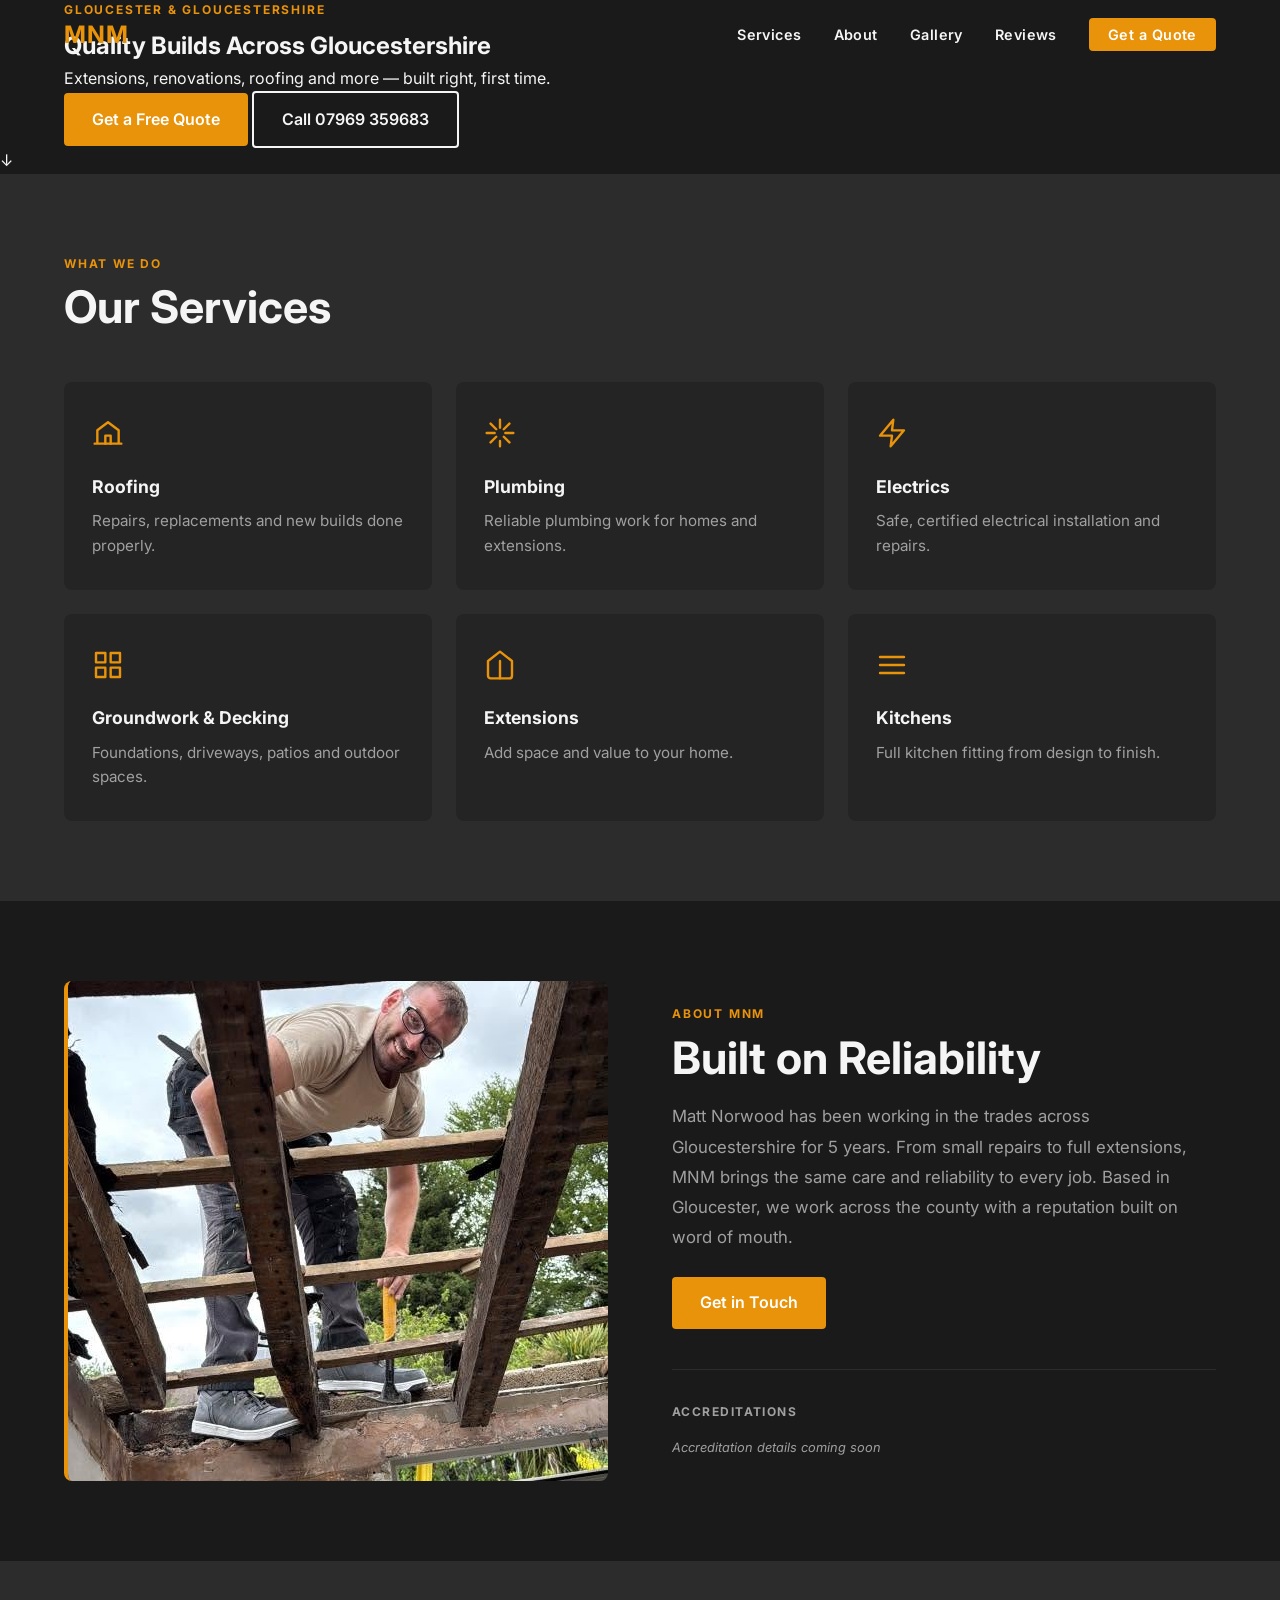
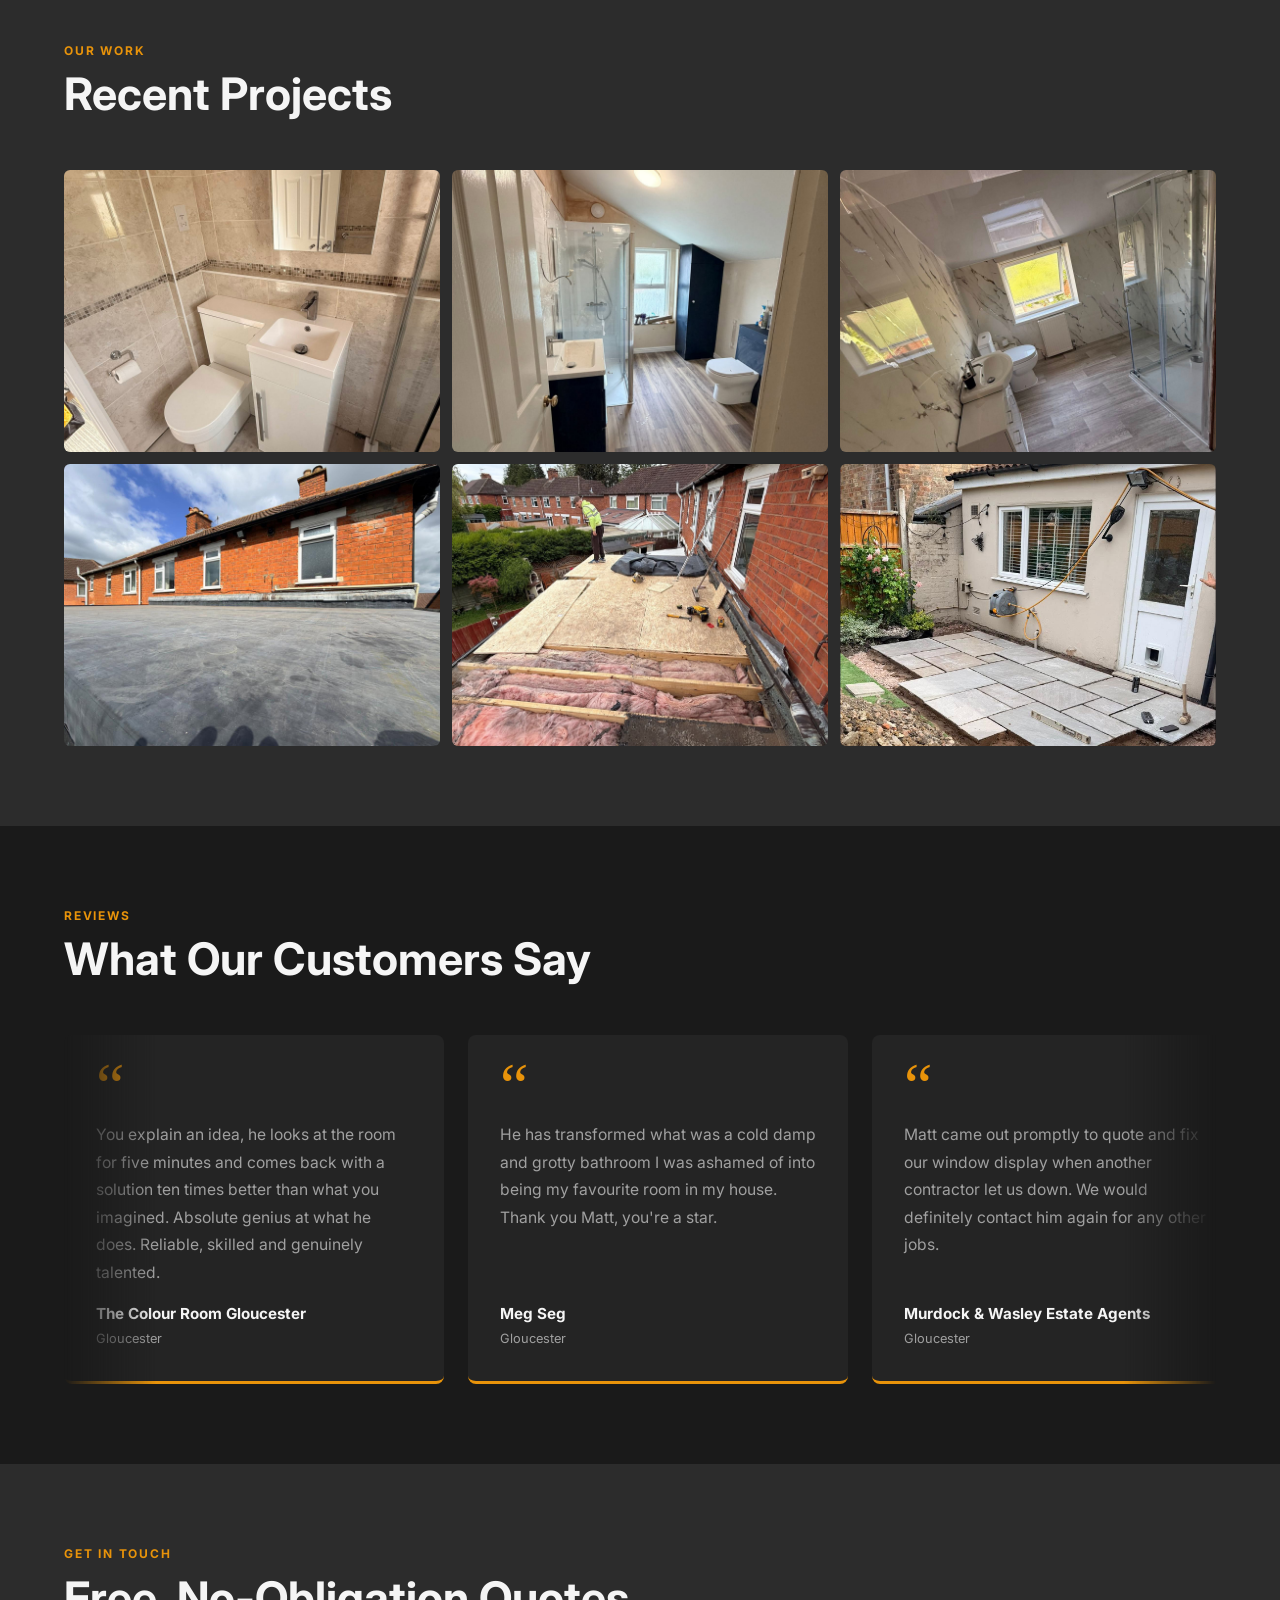
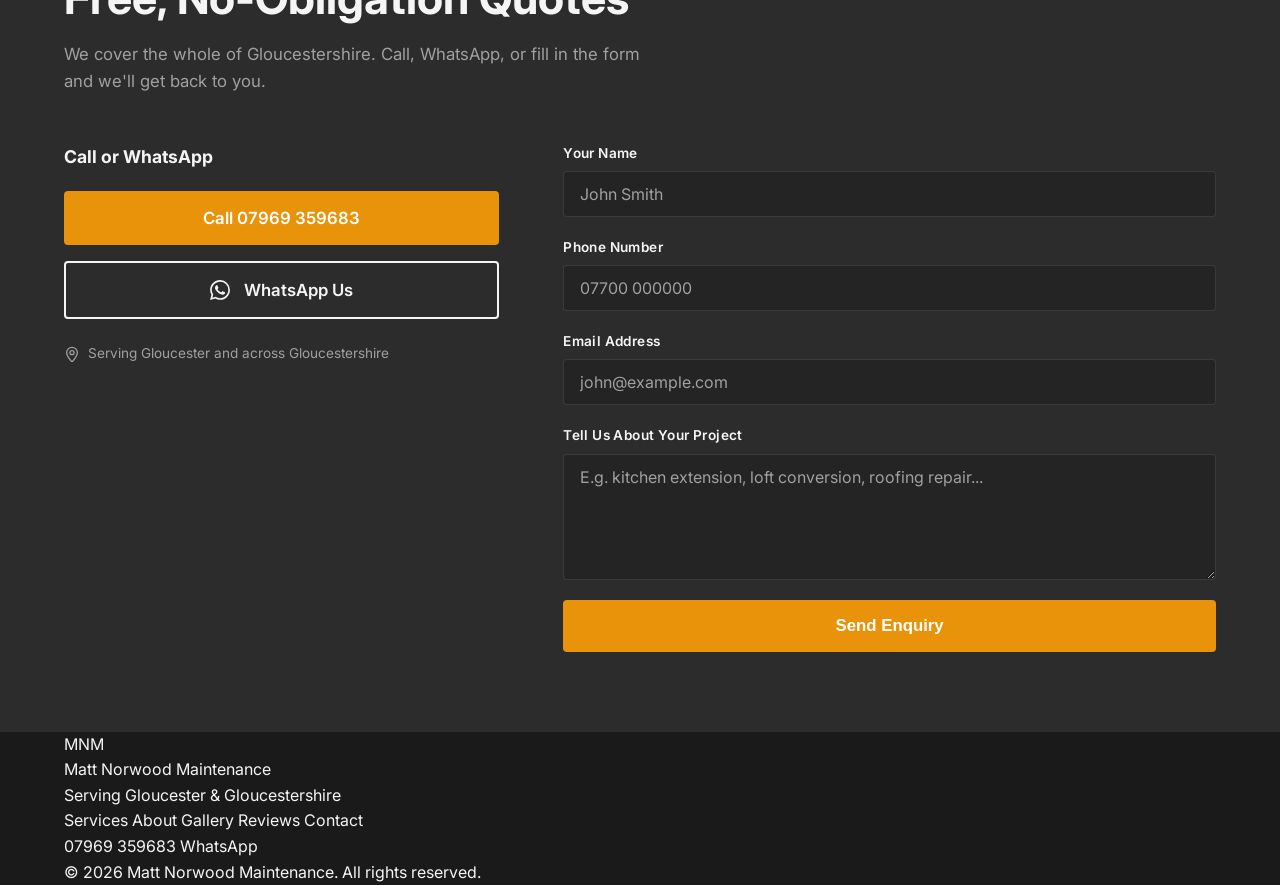
==== commit 00330e60: "Testimonials: add swipe dot indicators on mobile" ====
--- a/index.html
+++ b/index.html
@@ -83,14 +83,6 @@
 
     <div class="service-card">
       <div class="service-card__icon">
-        <svg width="32" height="32" viewBox="0 0 24 24" fill="none" stroke="currentColor" stroke-width="1.8" stroke-linecap="round" stroke-linejoin="round" aria-hidden="true"><path d="M3 9l9-7 9 7v11a2 2 0 0 1-2 2H5a2 2 0 0 1-2-2z"/><polyline points="9 22 9 12 15 12 15 22"/></svg>
-      </div>
-      <h3 class="service-card__title">Building Renovation</h3>
-      <p class="service-card__desc">Bringing properties back to life, inside and out.</p>
-    </div>
-
-    <div class="service-card">
-      <div class="service-card__icon">
         <svg width="32" height="32" viewBox="0 0 24 24" fill="none" stroke="currentColor" stroke-width="1.8" stroke-linecap="round" stroke-linejoin="round" aria-hidden="true"><path d="M2 20h20M4 20V10l8-6 8 6v10"/><path d="M10 20v-6h4v6"/></svg>
       </div>
       <h3 class="service-card__title">Roofing</h3>
@@ -205,35 +197,67 @@
 <div class="container">
   <span class="section-label">Reviews</span>
   <h2 class="section-heading">What Our Customers Say</h2>
-  <div class="testimonials__grid">
-
-    <div class="testimonial-card">
-      <div class="testimonial-card__quote" aria-hidden="true">&ldquo;</div>
-      <p class="testimonial-card__text">You explain an idea, he looks at the room for five minutes and comes back with a solution ten times better than what you imagined. Absolute genius at what he does. Reliable, skilled and genuinely talented.</p>
-      <div class="testimonial-card__author">
-        <span class="testimonial-card__name">The Colour Room Gloucester</span>
-        <span class="testimonial-card__location">Gloucester</span>
-      </div>
-    </div>
-
-    <div class="testimonial-card">
-      <div class="testimonial-card__quote" aria-hidden="true">&ldquo;</div>
-      <p class="testimonial-card__text">He has transformed what was a cold damp and grotty bathroom I was ashamed of into being my favourite room in my house. Thank you Matt, you're a star.</p>
-      <div class="testimonial-card__author">
-        <span class="testimonial-card__name">Meg Seg</span>
-        <span class="testimonial-card__location">Gloucester</span>
-      </div>
-    </div>
-
-    <div class="testimonial-card">
-      <div class="testimonial-card__quote" aria-hidden="true">&ldquo;</div>
-      <p class="testimonial-card__text">Matt came out promptly to quote and fix our window display when another contractor let us down. We would definitely contact him again for any other jobs.</p>
-      <div class="testimonial-card__author">
-        <span class="testimonial-card__name">Murdock &amp; Wasley Estate Agents</span>
-        <span class="testimonial-card__location">Gloucester</span>
-      </div>
-    </div>
-
+  <div class="testimonials__dots" id="testimonialDots" aria-hidden="true"></div>
+  <div class="testimonials__marquee" id="testimonialsMarquee" aria-label="Customer reviews">
+    <div class="testimonials__track" aria-hidden="false">
+
+      <!-- Original set -->
+      <div class="testimonial-card">
+        <div class="testimonial-card__quote" aria-hidden="true">&ldquo;</div>
+        <p class="testimonial-card__text">You explain an idea, he looks at the room for five minutes and comes back with a solution ten times better than what you imagined. Absolute genius at what he does. Reliable, skilled and genuinely talented.</p>
+        <div class="testimonial-card__author">
+          <span class="testimonial-card__name">The Colour Room Gloucester</span>
+          <span class="testimonial-card__location">Gloucester</span>
+        </div>
+      </div>
+
+      <div class="testimonial-card">
+        <div class="testimonial-card__quote" aria-hidden="true">&ldquo;</div>
+        <p class="testimonial-card__text">He has transformed what was a cold damp and grotty bathroom I was ashamed of into being my favourite room in my house. Thank you Matt, you're a star.</p>
+        <div class="testimonial-card__author">
+          <span class="testimonial-card__name">Meg Seg</span>
+          <span class="testimonial-card__location">Gloucester</span>
+        </div>
+      </div>
+
+      <div class="testimonial-card">
+        <div class="testimonial-card__quote" aria-hidden="true">&ldquo;</div>
+        <p class="testimonial-card__text">Matt came out promptly to quote and fix our window display when another contractor let us down. We would definitely contact him again for any other jobs.</p>
+        <div class="testimonial-card__author">
+          <span class="testimonial-card__name">Murdock &amp; Wasley Estate Agents</span>
+          <span class="testimonial-card__location">Gloucester</span>
+        </div>
+      </div>
+
+      <!-- Duplicate set for seamless loop (aria-hidden so screen readers skip) -->
+      <div class="testimonial-card" aria-hidden="true">
+        <div class="testimonial-card__quote" aria-hidden="true">&ldquo;</div>
+        <p class="testimonial-card__text">You explain an idea, he looks at the room for five minutes and comes back with a solution ten times better than what you imagined. Absolute genius at what he does. Reliable, skilled and genuinely talented.</p>
+        <div class="testimonial-card__author">
+          <span class="testimonial-card__name">The Colour Room Gloucester</span>
+          <span class="testimonial-card__location">Gloucester</span>
+        </div>
+      </div>
+
+      <div class="testimonial-card" aria-hidden="true">
+        <div class="testimonial-card__quote" aria-hidden="true">&ldquo;</div>
+        <p class="testimonial-card__text">He has transformed what was a cold damp and grotty bathroom I was ashamed of into being my favourite room in my house. Thank you Matt, you're a star.</p>
+        <div class="testimonial-card__author">
+          <span class="testimonial-card__name">Meg Seg</span>
+          <span class="testimonial-card__location">Gloucester</span>
+        </div>
+      </div>
+
+      <div class="testimonial-card" aria-hidden="true">
+        <div class="testimonial-card__quote" aria-hidden="true">&ldquo;</div>
+        <p class="testimonial-card__text">Matt came out promptly to quote and fix our window display when another contractor let us down. We would definitely contact him again for any other jobs.</p>
+        <div class="testimonial-card__author">
+          <span class="testimonial-card__name">Murdock &amp; Wasley Estate Agents</span>
+          <span class="testimonial-card__location">Gloucester</span>
+        </div>
+      </div>
+
+    </div>
   </div>
 </div>
 </section>
@@ -312,5 +336,6 @@
 
   <script src="js/nav.js"></script>
   <script src="js/gallery.js"></script>
+  <script src="js/testimonials.js"></script>
 </body>
 </html>
--- a/css/testimonials.css
+++ b/css/testimonials.css
@@ -0,0 +1,146 @@
+.testimonials {
+  padding: var(--section-padding);
+  background: var(--bg-primary);
+  overflow: hidden;
+}
+
+/* Marquee wrapper — clips overflow and adds fade edges */
+.testimonials__marquee {
+  position: relative;
+  margin-top: 3rem;
+  overflow: hidden;
+  /* fade left + right edges into bg */
+  -webkit-mask-image: linear-gradient(to right, transparent 0%, black 8%, black 92%, transparent 100%);
+  mask-image: linear-gradient(to right, transparent 0%, black 8%, black 92%, transparent 100%);
+}
+
+/* The scrolling track — contains two identical sets of cards */
+.testimonials__track {
+  display: flex;
+  gap: 1.5rem;
+  width: max-content;
+  animation: marquee 30s linear infinite;
+}
+
+.testimonials__marquee:hover .testimonials__track {
+  animation-play-state: paused;
+}
+
+@keyframes marquee {
+  0%   { transform: translateX(0); }
+  100% { transform: translateX(-50%); }
+}
+
+.testimonial-card {
+  background: var(--bg-card);
+  border-radius: 8px;
+  padding: 2rem;
+  border-bottom: 3px solid var(--accent);
+  display: flex;
+  flex-direction: column;
+  gap: 1rem;
+  width: 380px;
+  flex-shrink: 0;
+}
+
+.testimonial-card__quote {
+  font-size: 4rem;
+  line-height: 0.6;
+  color: var(--accent);
+  font-family: Georgia, serif;
+  user-select: none;
+}
+
+.testimonial-card__text {
+  color: var(--text-muted);
+  font-size: 0.98rem;
+  line-height: 1.75;
+  flex: 1;
+}
+
+.testimonial-card__author {
+  display: flex;
+  flex-direction: column;
+  gap: 0.15rem;
+}
+
+.testimonial-card__name {
+  font-weight: 700;
+  font-size: 0.95rem;
+}
+
+.testimonial-card__location {
+  font-size: 0.8rem;
+  color: var(--text-muted);
+}
+
+/* Dots — mobile only */
+.testimonials__dots {
+  display: none;
+}
+
+@media (max-width: 640px) {
+  .testimonials__dots {
+    display: flex;
+    justify-content: center;
+    gap: 0.5rem;
+    margin-top: 2rem;
+  }
+
+  .testimonials__dot {
+    width: 8px;
+    height: 8px;
+    border-radius: 50%;
+    background: rgba(255,255,255,0.2);
+    border: none;
+    cursor: pointer;
+    padding: 0;
+    transition: background 0.2s, transform 0.2s;
+  }
+
+  .testimonials__dot.active {
+    background: var(--accent);
+    transform: scale(1.25);
+  }
+}
+
+@media (max-width: 640px) {
+  .testimonials__marquee {
+    /* Switch from auto-scroll to swipeable snap scroll */
+    -webkit-mask-image: none;
+    mask-image: none;
+    overflow-x: scroll;
+    scroll-snap-type: x mandatory;
+    -webkit-overflow-scrolling: touch;
+    scrollbar-width: none;
+    margin-top: 2rem;
+    padding-bottom: 0.5rem;
+  }
+
+  .testimonials__marquee::-webkit-scrollbar {
+    display: none;
+  }
+
+  .testimonials__track {
+    animation: none;
+    width: auto;
+    padding: 0 1.25rem;
+    gap: 1rem;
+  }
+
+  /* Hide the duplicated cards — only needed for the infinite loop */
+  .testimonial-card[aria-hidden="true"] {
+    display: none;
+  }
+
+  .testimonial-card {
+    width: 82vw;
+    flex-shrink: 0;
+    scroll-snap-align: center;
+    padding: 1.25rem 1.5rem;
+  }
+
+  .testimonial-card__text {
+    font-size: 0.9rem;
+  }
+}
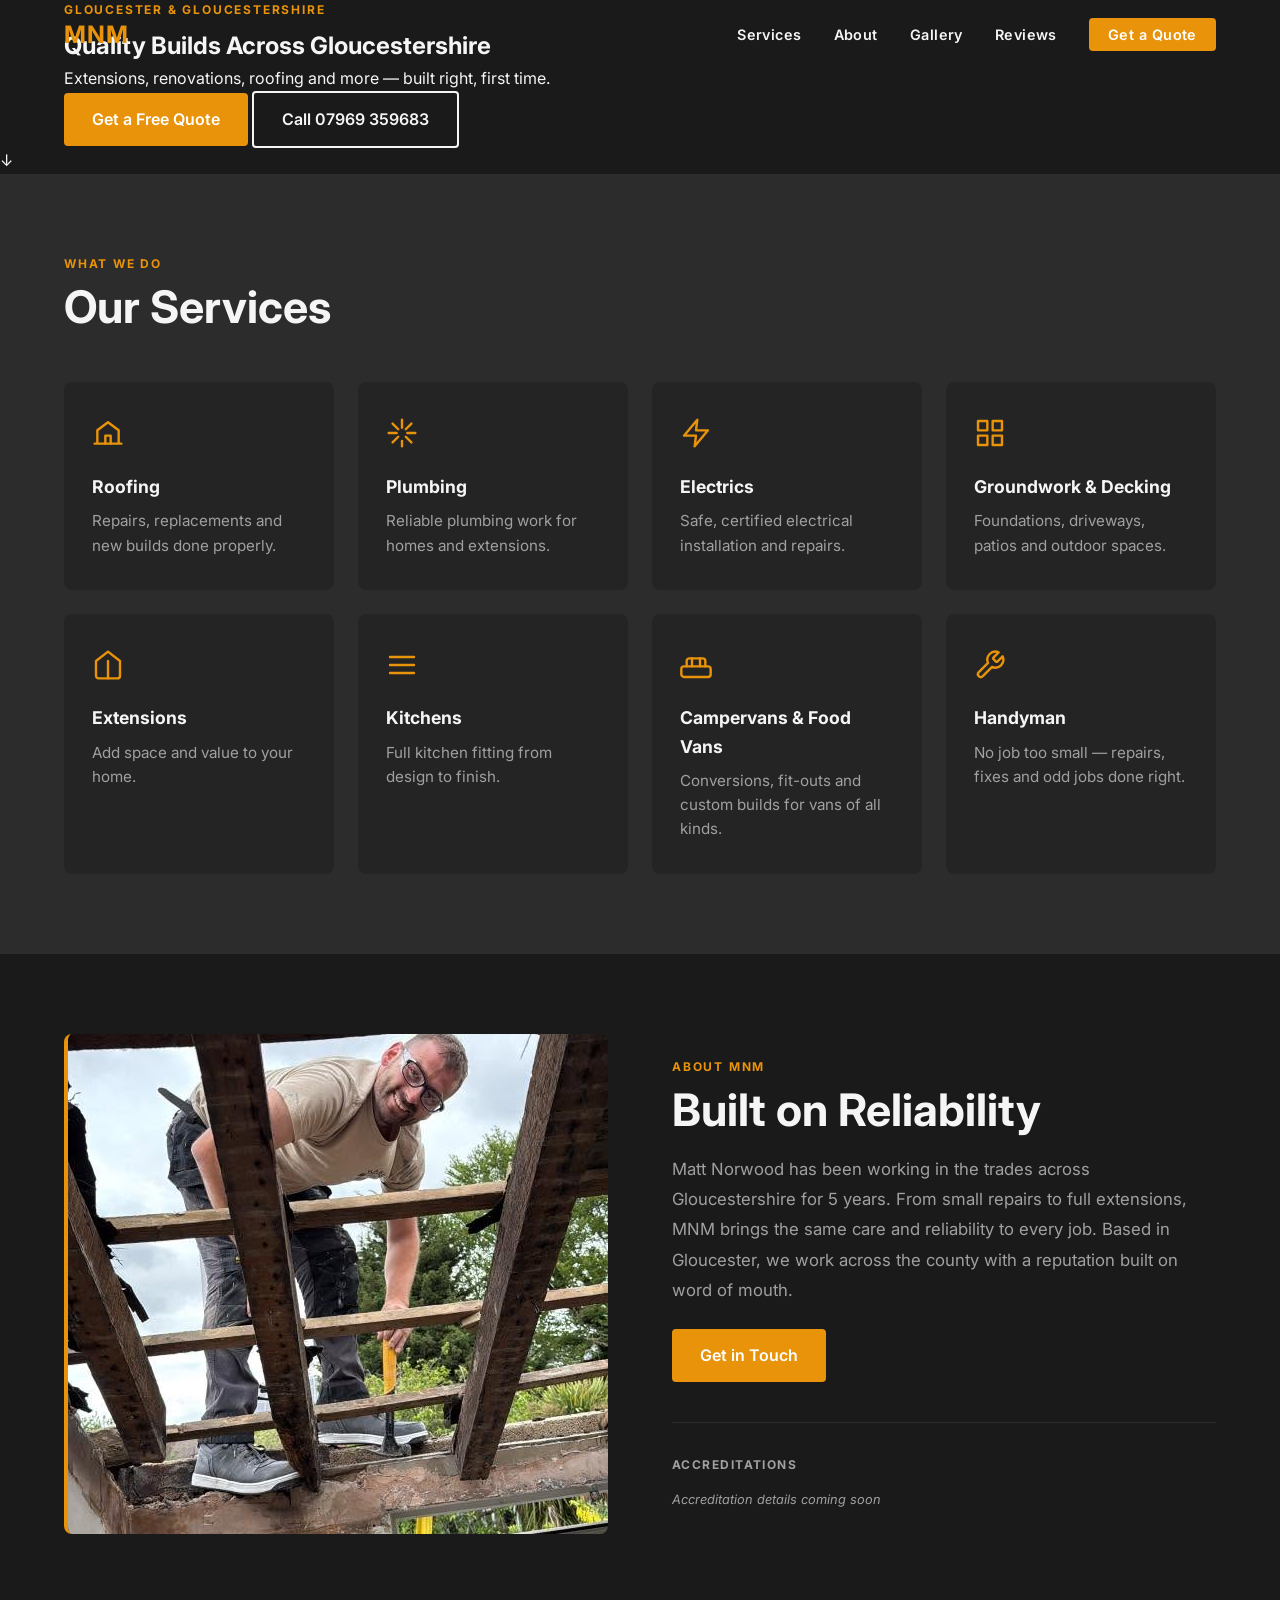
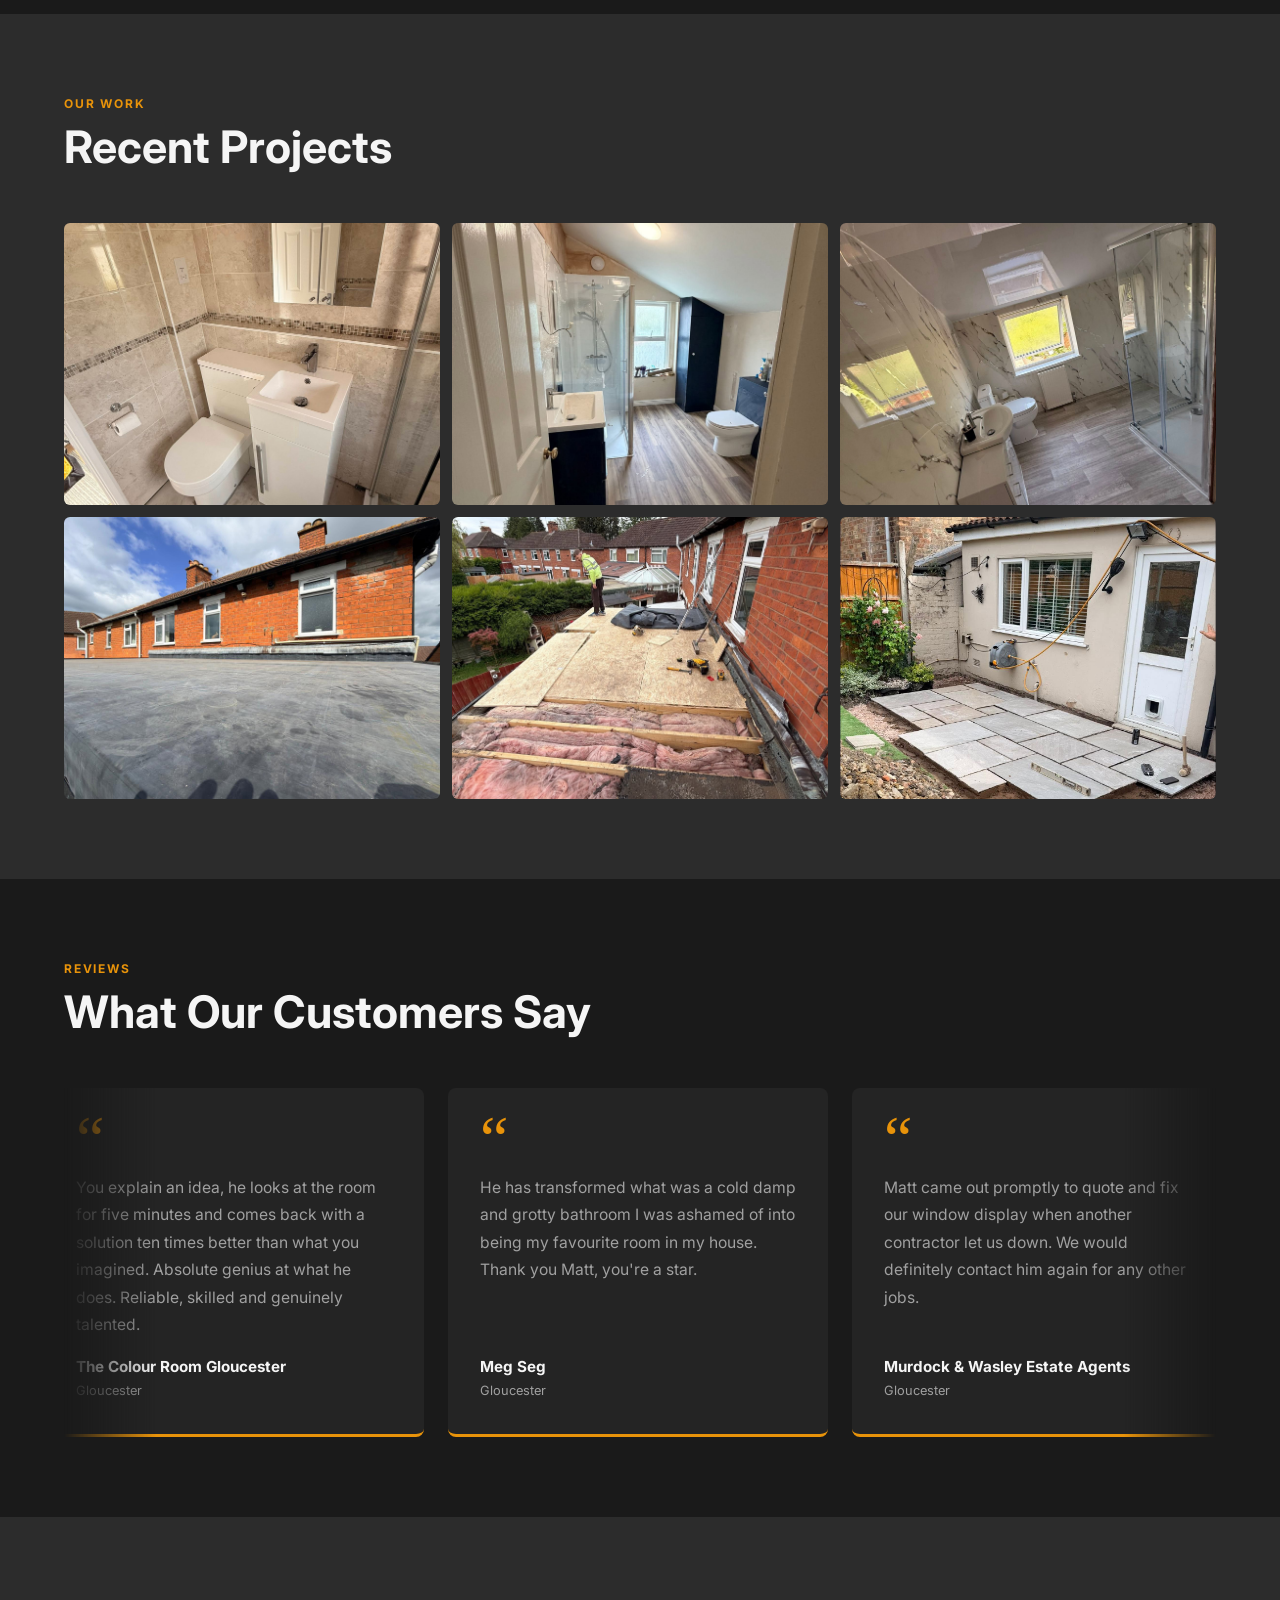
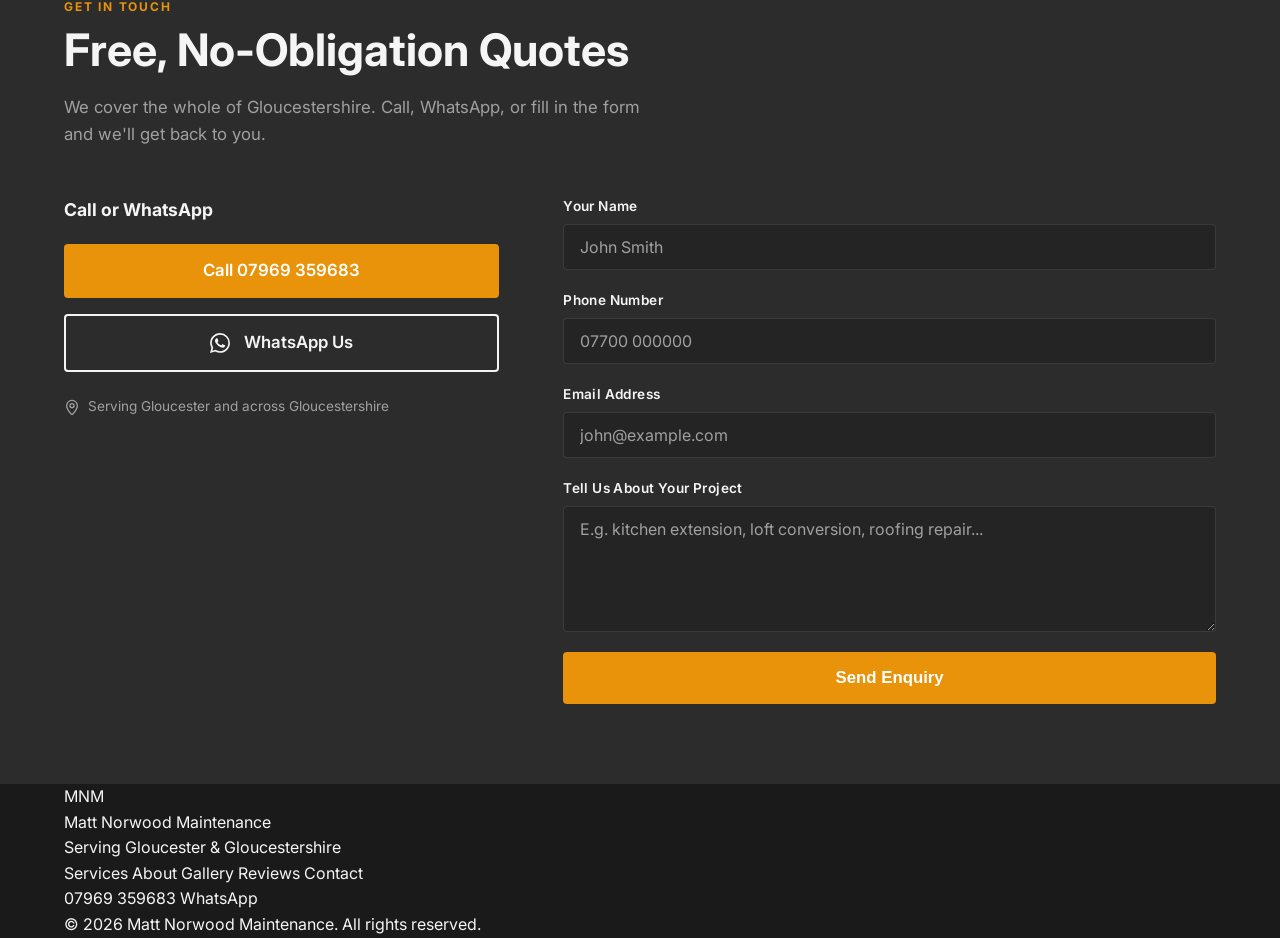
==== commit 3607d19d: "Add Campervans & Food Vans and Handyman services, 4-col grid on desktop" ====
--- a/index.html
+++ b/index.html
@@ -129,6 +129,22 @@
       <p class="service-card__desc">Full kitchen fitting from design to finish.</p>
     </div>
 
+    <div class="service-card">
+      <div class="service-card__icon">
+        <svg width="32" height="32" viewBox="0 0 24 24" fill="none" stroke="currentColor" stroke-width="1.8" stroke-linecap="round" stroke-linejoin="round" aria-hidden="true"><rect x="1" y="13" width="22" height="8" rx="2"/><path d="M5 13V9a2 2 0 0 1 2-2h10a2 2 0 0 1 2 2v4"/><line x1="9" y1="7" x2="9" y2="13"/><line x1="15" y1="7" x2="15" y2="13"/></svg>
+      </div>
+      <h3 class="service-card__title">Campervans &amp; Food Vans</h3>
+      <p class="service-card__desc">Conversions, fit-outs and custom builds for vans of all kinds.</p>
+    </div>
+
+    <div class="service-card">
+      <div class="service-card__icon">
+        <svg width="32" height="32" viewBox="0 0 24 24" fill="none" stroke="currentColor" stroke-width="1.8" stroke-linecap="round" stroke-linejoin="round" aria-hidden="true"><path d="M14.7 6.3a1 1 0 0 0 0 1.4l1.6 1.6a1 1 0 0 0 1.4 0l3.77-3.77a6 6 0 0 1-7.94 7.94l-6.91 6.91a2.12 2.12 0 0 1-3-3l6.91-6.91a6 6 0 0 1 7.94-7.94l-3.76 3.76z"/></svg>
+      </div>
+      <h3 class="service-card__title">Handyman</h3>
+      <p class="service-card__desc">No job too small — repairs, fixes and odd jobs done right.</p>
+    </div>
+
   </div>
 </div>
 </section>
@@ -281,7 +297,7 @@
       </div>
     </div>
 
-    <form class="contact__form" name="contact" method="POST" netlify netlify-honeypot="bot-field">
+    <form class="contact__form" id="contactForm" name="contact" method="POST" action="/thank-you.html" netlify netlify-honeypot="bot-field">
       <input type="hidden" name="form-name" value="contact">
       <p class="contact__honeypot" aria-hidden="true">
         <label>Don't fill this out: <input name="bot-field"></label>
@@ -337,5 +353,6 @@
   <script src="js/nav.js"></script>
   <script src="js/gallery.js"></script>
   <script src="js/testimonials.js"></script>
+  <script src="js/contact.js"></script>
 </body>
 </html>
--- a/css/services.css
+++ b/css/services.css
@@ -5,7 +5,7 @@
 
 .services__grid {
   display: grid;
-  grid-template-columns: repeat(3, 1fr);
+  grid-template-columns: repeat(4, 1fr);
   gap: 1.5rem;
   margin-top: 3rem;
 }
@@ -44,6 +44,22 @@
   .services__grid { grid-template-columns: repeat(2, 1fr); }
 }
 
+@media (max-width: 768px) {
+  .services__grid { grid-template-columns: repeat(2, 1fr); }
+}
+
 @media (max-width: 640px) {
+  .services__grid {
+    grid-template-columns: 1fr 1fr;
+    gap: 1rem;
+    margin-top: 2rem;
+  }
+
+  .service-card { padding: 1.5rem 1.25rem; }
+
+  .service-card__title { font-size: 1rem; }
+}
+
+@media (max-width: 380px) {
   .services__grid { grid-template-columns: 1fr; }
 }
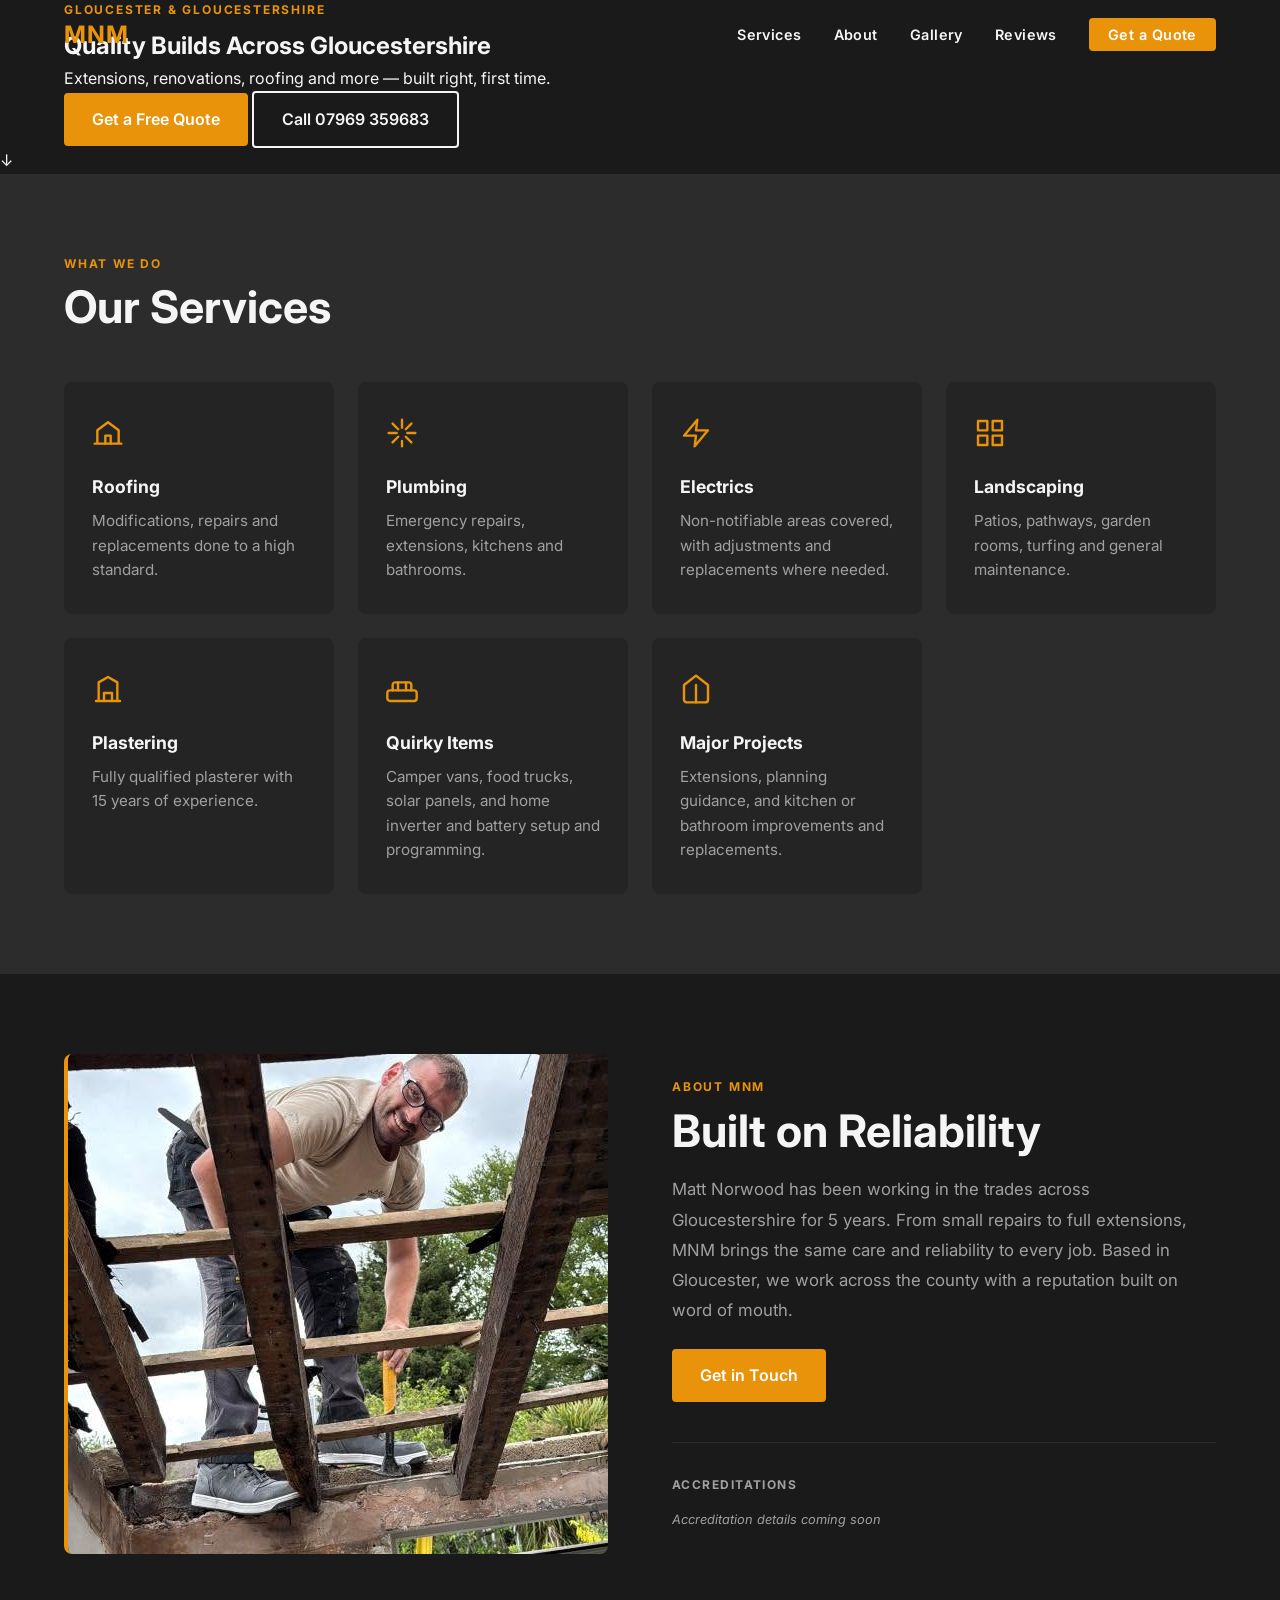
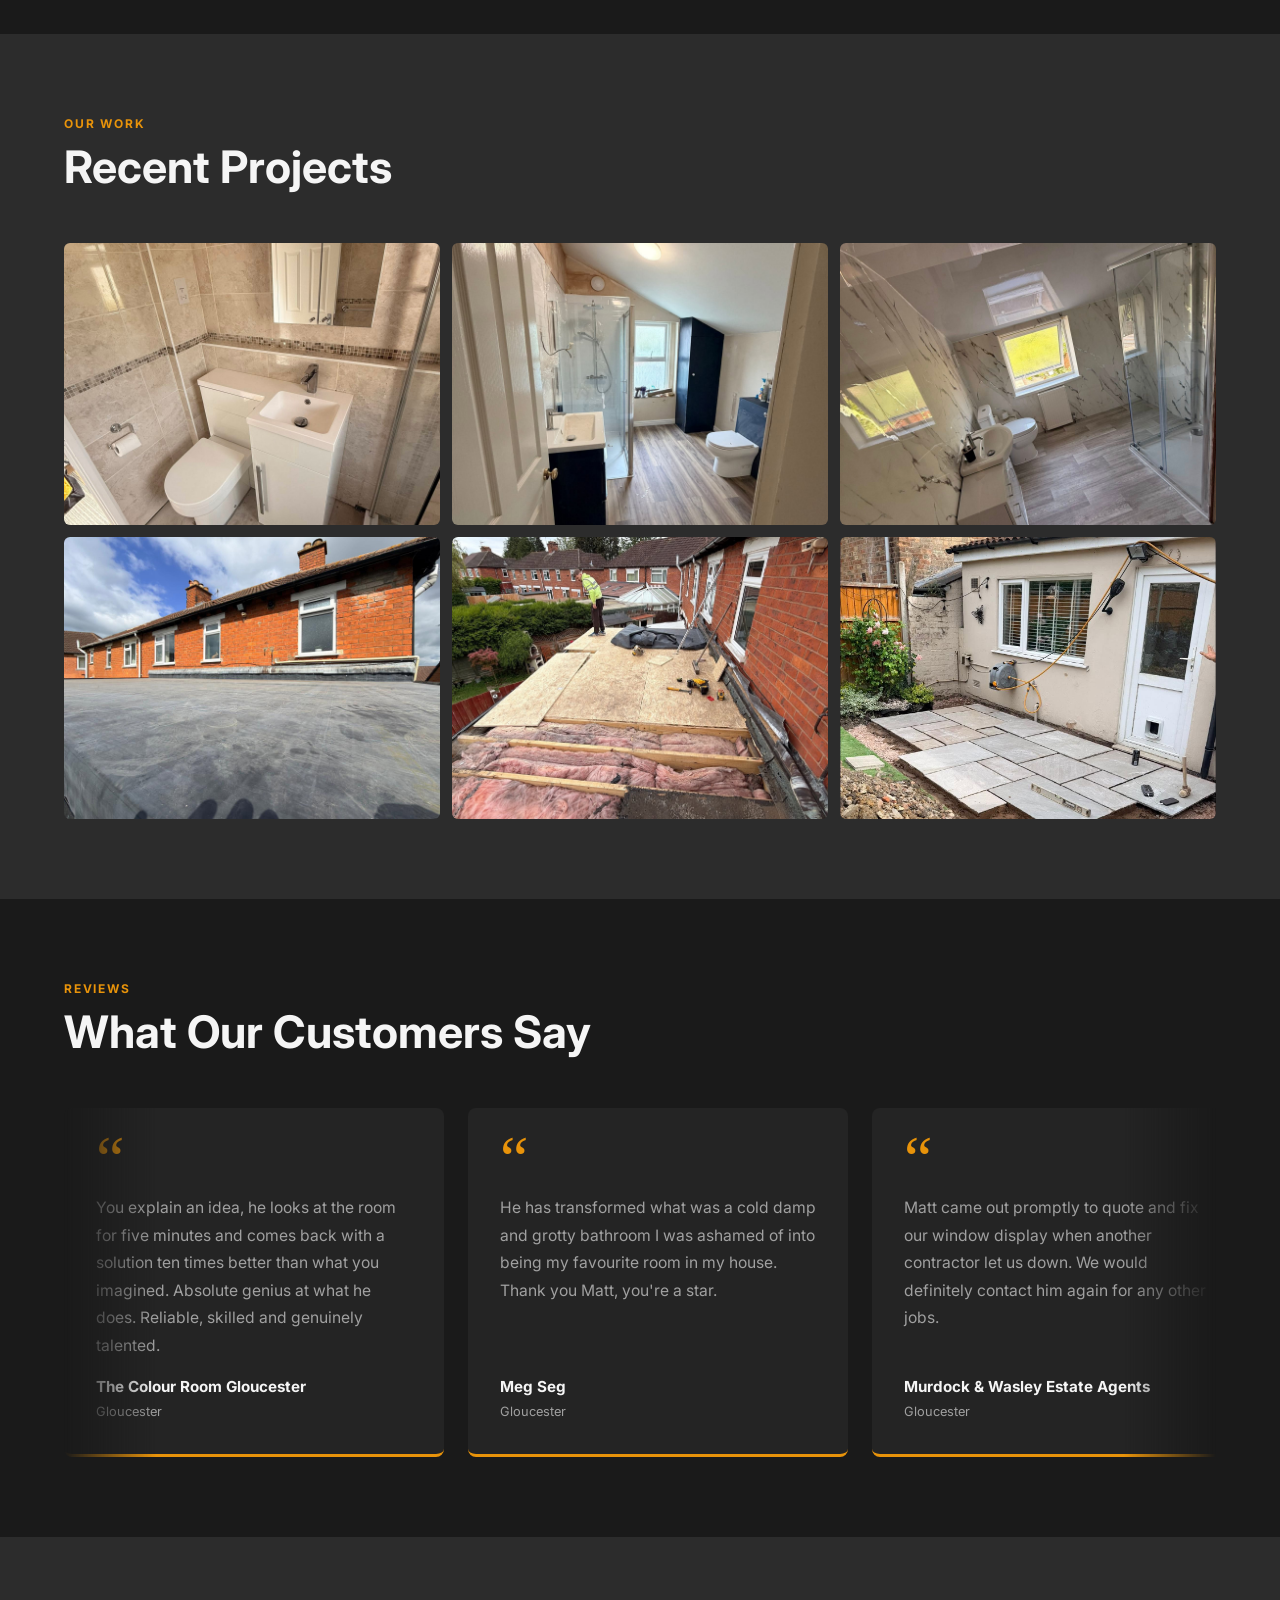
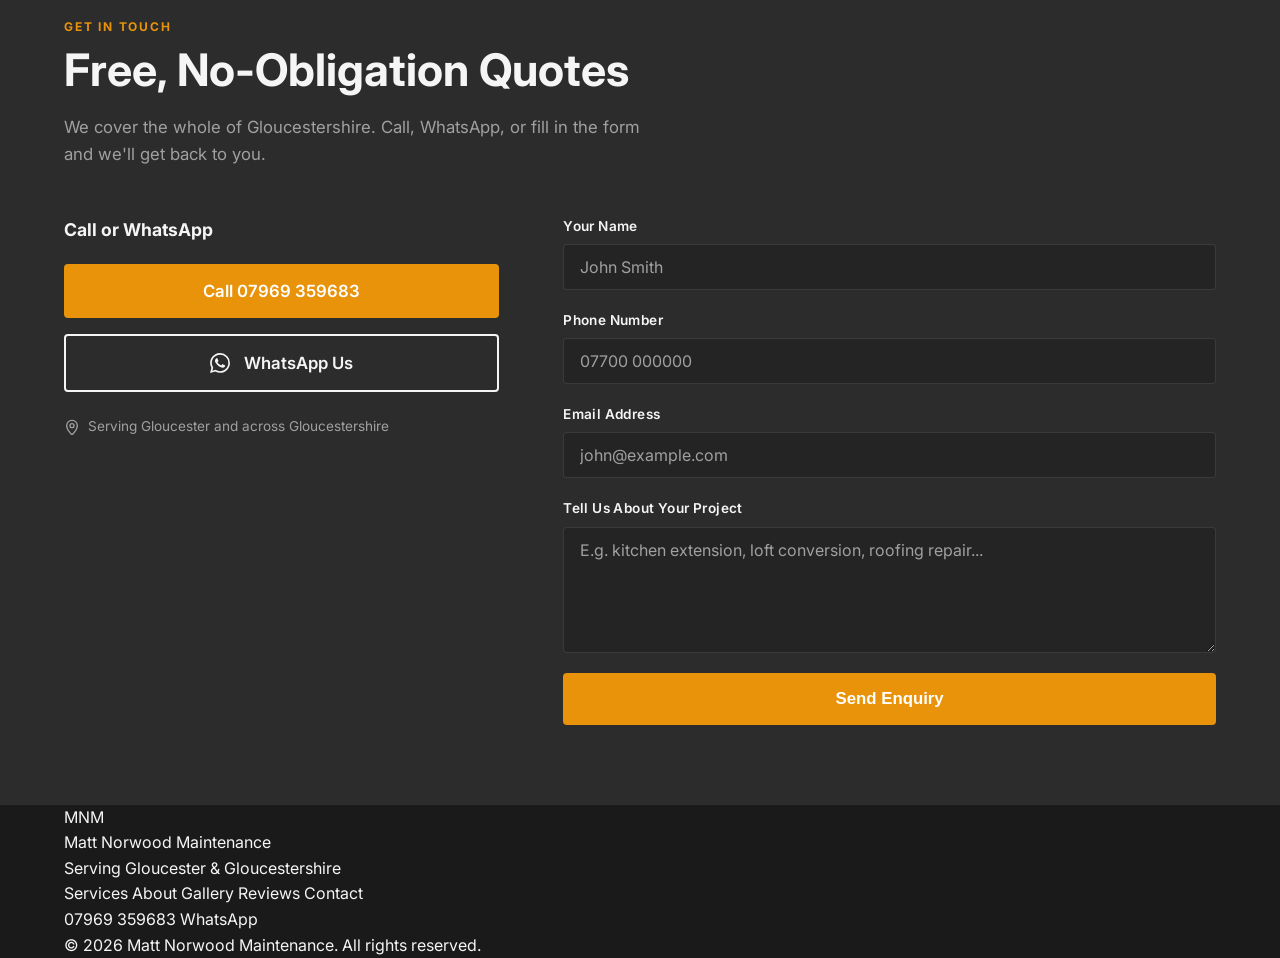
==== commit 7b82456d: "SEO: add structured data, robots.txt, sitemap.xml, tracking code placeholders - LocalBusiness JSON-L" ====
--- a/index.html
+++ b/index.html
@@ -3,16 +3,18 @@
 <head>
   <meta charset="UTF-8">
   <meta name="viewport" content="width=device-width, initial-scale=1.0">
-  <meta name="description" content="Matt Norwood Maintenance (MNM) — quality building, renovation, roofing, plumbing, electrics, extensions and kitchens across Gloucestershire. Based in Gloucester. Call 07969 359683 for a free quote.">
-  <meta name="keywords" content="builder Gloucester, building renovation Gloucestershire, roofing Gloucester, extensions Gloucester, kitchen fitter Gloucestershire, plumber Gloucester, groundwork Gloucestershire">
+  <meta name="description" content="Matt Norwood Maintenance (MNM) — roofing, plumbing, electrics, landscaping, plastering and major projects across Gloucestershire. Based in Gloucester. Call 07969 359683 for a free quote.">
+  <meta name="keywords" content="builder Gloucester, roofing Gloucester, plumber Gloucestershire, electrician Gloucester, landscaping Gloucester, plasterer Gloucester, extensions Gloucester, kitchen fitter Gloucestershire, campervan conversion Gloucester">
   <meta name="robots" content="index, follow">
   <meta name="theme-color" content="#1a1a1a">
   <link rel="canonical" href="https://mnm-gloucester.co.uk/">
   <meta name="author" content="Matt Norwood Maintenance">
+  <meta name="geo.region" content="GB-GLS">
+  <meta name="geo.placename" content="Gloucester">
 
   <!-- Open Graph — update domain once live -->
   <meta property="og:title" content="MNM — Matt Norwood Maintenance | Gloucester Builder">
-  <meta property="og:description" content="Quality builds across Gloucestershire. Extensions, renovations, roofing and more. Free quotes. Call 07969 359683.">
+  <meta property="og:description" content="Roofing, plumbing, electrics, landscaping, plastering and major projects across Gloucestershire. Free quotes. Call 07969 359683.">
   <meta property="og:type" content="website">
   <meta property="og:url" content="https://mnm-gloucester.co.uk/">
   <meta property="og:image" content="https://mnm-gloucester.co.uk/images/hero.jpg">
@@ -38,6 +40,64 @@
   <link rel="stylesheet" href="css/testimonials.css">
   <link rel="stylesheet" href="css/contact.css">
   <link rel="stylesheet" href="css/footer.css">
+
+  <!-- Structured data for Google — helps local search & Google My Business -->
+  <script type="application/ld+json">
+  {
+    "@context": "https://schema.org",
+    "@type": "GeneralContractor",
+    "name": "Matt Norwood Maintenance",
+    "alternateName": "MNM",
+    "image": "https://mnm-gloucester.co.uk/images/hero.jpg",
+    "telephone": "+447969359683",
+    "url": "https://mnm-gloucester.co.uk/",
+    "address": {
+      "@type": "PostalAddress",
+      "addressLocality": "Gloucester",
+      "addressRegion": "Gloucestershire",
+      "addressCountry": "GB"
+    },
+    "areaServed": "Gloucestershire",
+    "priceRange": "££",
+    "sameAs": [
+      "https://www.facebook.com/people/Matt-Norwood-Maintenance-MNM/61584814678127/"
+    ]
+  }
+  </script>
+
+  <!-- ================================================================
+       TRACKING CODES — paste your IDs below, then uncomment each block.
+       See the tracking setup plan for step-by-step account creation.
+       ================================================================ -->
+
+  <!-- Google tag (gtag.js) — Google Analytics 4 + Google Ads
+  <script async src="https://www.googletagmanager.com/gtag/js?id=G-XXXXXXXXXX"></script>
+  <script>
+    window.dataLayer = window.dataLayer || [];
+    function gtag(){dataLayer.push(arguments);}
+    gtag('js', new Date());
+    gtag('config', 'G-XXXXXXXXXX');       // GA4 Measurement ID
+    gtag('config', 'AW-XXXXXXXXXX');      // Google Ads Conversion ID
+  </script>
+  -->
+
+  <!-- Meta (Facebook) Pixel
+  <script>
+    !function(f,b,e,v,n,t,s)
+    {if(f.fbq)return;n=f.fbq=function(){n.callMethod?
+    n.callMethod.apply(n,arguments):n.queue.push(arguments)};
+    if(!f._fbq)f._fbq=n;n.push=n;n.loaded=!0;n.version='2.0';
+    n.queue=[];t=b.createElement(e);t.async=!0;
+    t.src=v;s=b.getElementsByTagName(e)[0];
+    s.parentNode.insertBefore(t,s)}(window, document,'script',
+    'https://connect.facebook.net/en_US/fbevents.js');
+    fbq('init', 'XXXXXXXXXXXXXXX');
+    fbq('track', 'PageView');
+  </script>
+  <noscript><img height="1" width="1" style="display:none"
+    src="https://www.facebook.com/tr?id=XXXXXXXXXXXXXXX&ev=PageView&noscript=1"
+  /></noscript>
+  -->
 </head>
 <body>
 
@@ -86,7 +146,7 @@
         <svg width="32" height="32" viewBox="0 0 24 24" fill="none" stroke="currentColor" stroke-width="1.8" stroke-linecap="round" stroke-linejoin="round" aria-hidden="true"><path d="M2 20h20M4 20V10l8-6 8 6v10"/><path d="M10 20v-6h4v6"/></svg>
       </div>
       <h3 class="service-card__title">Roofing</h3>
-      <p class="service-card__desc">Repairs, replacements and new builds done properly.</p>
+      <p class="service-card__desc">Modifications, repairs and replacements done to a high standard.</p>
     </div>
 
     <div class="service-card">
@@ -94,7 +154,7 @@
         <svg width="32" height="32" viewBox="0 0 24 24" fill="none" stroke="currentColor" stroke-width="1.8" stroke-linecap="round" stroke-linejoin="round" aria-hidden="true"><path d="M12 2v6M12 18v4M4.93 4.93l4.24 4.24M14.83 14.83l4.24 4.24M2 12h6M16 12h6M4.93 19.07l4.24-4.24M14.83 9.17l4.24-4.24"/></svg>
       </div>
       <h3 class="service-card__title">Plumbing</h3>
-      <p class="service-card__desc">Reliable plumbing work for homes and extensions.</p>
+      <p class="service-card__desc">Emergency repairs, extensions, kitchens and bathrooms.</p>
     </div>
 
     <div class="service-card">
@@ -102,47 +162,39 @@
         <svg width="32" height="32" viewBox="0 0 24 24" fill="none" stroke="currentColor" stroke-width="1.8" stroke-linecap="round" stroke-linejoin="round" aria-hidden="true"><polygon points="13 2 3 14 12 14 11 22 21 10 12 10 13 2"/></svg>
       </div>
       <h3 class="service-card__title">Electrics</h3>
-      <p class="service-card__desc">Safe, certified electrical installation and repairs.</p>
+      <p class="service-card__desc">Non-notifiable areas covered, with adjustments and replacements where needed.</p>
     </div>
 
     <div class="service-card">
       <div class="service-card__icon">
         <svg width="32" height="32" viewBox="0 0 24 24" fill="none" stroke="currentColor" stroke-width="1.8" stroke-linecap="round" stroke-linejoin="round" aria-hidden="true"><rect x="3" y="3" width="7" height="7"/><rect x="14" y="3" width="7" height="7"/><rect x="14" y="14" width="7" height="7"/><rect x="3" y="14" width="7" height="7"/></svg>
       </div>
-      <h3 class="service-card__title">Groundwork &amp; Decking</h3>
-      <p class="service-card__desc">Foundations, driveways, patios and outdoor spaces.</p>
+      <h3 class="service-card__title">Landscaping</h3>
+      <p class="service-card__desc">Patios, pathways, garden rooms, turfing and general maintenance.</p>
+    </div>
+
+    <div class="service-card">
+      <div class="service-card__icon">
+        <svg width="32" height="32" viewBox="0 0 24 24" fill="none" stroke="currentColor" stroke-width="1.8" stroke-linecap="round" stroke-linejoin="round" aria-hidden="true"><path d="M3 21h18M5 21V7l7-4 7 4v14M9 21v-6h6v6"/></svg>
+      </div>
+      <h3 class="service-card__title">Plastering</h3>
+      <p class="service-card__desc">Fully qualified plasterer with 15 years of experience.</p>
+    </div>
+
+    <div class="service-card">
+      <div class="service-card__icon">
+        <svg width="32" height="32" viewBox="0 0 24 24" fill="none" stroke="currentColor" stroke-width="1.8" stroke-linecap="round" stroke-linejoin="round" aria-hidden="true"><rect x="1" y="13" width="22" height="8" rx="2"/><path d="M5 13V9a2 2 0 0 1 2-2h10a2 2 0 0 1 2 2v4"/><line x1="9" y1="7" x2="9" y2="13"/><line x1="15" y1="7" x2="15" y2="13"/></svg>
+      </div>
+      <h3 class="service-card__title">Quirky Items</h3>
+      <p class="service-card__desc">Camper vans, food trucks, solar panels, and home inverter and battery setup and programming.</p>
     </div>
 
     <div class="service-card">
       <div class="service-card__icon">
         <svg width="32" height="32" viewBox="0 0 24 24" fill="none" stroke="currentColor" stroke-width="1.8" stroke-linecap="round" stroke-linejoin="round" aria-hidden="true"><path d="M3 9l9-7 9 7v11a2 2 0 0 1-2 2H5a2 2 0 0 1-2-2z"/><line x1="12" y1="22" x2="12" y2="9"/></svg>
       </div>
-      <h3 class="service-card__title">Extensions</h3>
-      <p class="service-card__desc">Add space and value to your home.</p>
-    </div>
-
-    <div class="service-card">
-      <div class="service-card__icon">
-        <svg width="32" height="32" viewBox="0 0 24 24" fill="none" stroke="currentColor" stroke-width="1.8" stroke-linecap="round" stroke-linejoin="round" aria-hidden="true"><path d="M3 6h18M3 12h18M3 18h18"/></svg>
-      </div>
-      <h3 class="service-card__title">Kitchens</h3>
-      <p class="service-card__desc">Full kitchen fitting from design to finish.</p>
-    </div>
-
-    <div class="service-card">
-      <div class="service-card__icon">
-        <svg width="32" height="32" viewBox="0 0 24 24" fill="none" stroke="currentColor" stroke-width="1.8" stroke-linecap="round" stroke-linejoin="round" aria-hidden="true"><rect x="1" y="13" width="22" height="8" rx="2"/><path d="M5 13V9a2 2 0 0 1 2-2h10a2 2 0 0 1 2 2v4"/><line x1="9" y1="7" x2="9" y2="13"/><line x1="15" y1="7" x2="15" y2="13"/></svg>
-      </div>
-      <h3 class="service-card__title">Campervans &amp; Food Vans</h3>
-      <p class="service-card__desc">Conversions, fit-outs and custom builds for vans of all kinds.</p>
-    </div>
-
-    <div class="service-card">
-      <div class="service-card__icon">
-        <svg width="32" height="32" viewBox="0 0 24 24" fill="none" stroke="currentColor" stroke-width="1.8" stroke-linecap="round" stroke-linejoin="round" aria-hidden="true"><path d="M14.7 6.3a1 1 0 0 0 0 1.4l1.6 1.6a1 1 0 0 0 1.4 0l3.77-3.77a6 6 0 0 1-7.94 7.94l-6.91 6.91a2.12 2.12 0 0 1-3-3l6.91-6.91a6 6 0 0 1 7.94-7.94l-3.76 3.76z"/></svg>
-      </div>
-      <h3 class="service-card__title">Handyman</h3>
-      <p class="service-card__desc">No job too small — repairs, fixes and odd jobs done right.</p>
+      <h3 class="service-card__title">Major Projects</h3>
+      <p class="service-card__desc">Extensions, planning guidance, and kitchen or bathroom improvements and replacements.</p>
     </div>
 
   </div>
